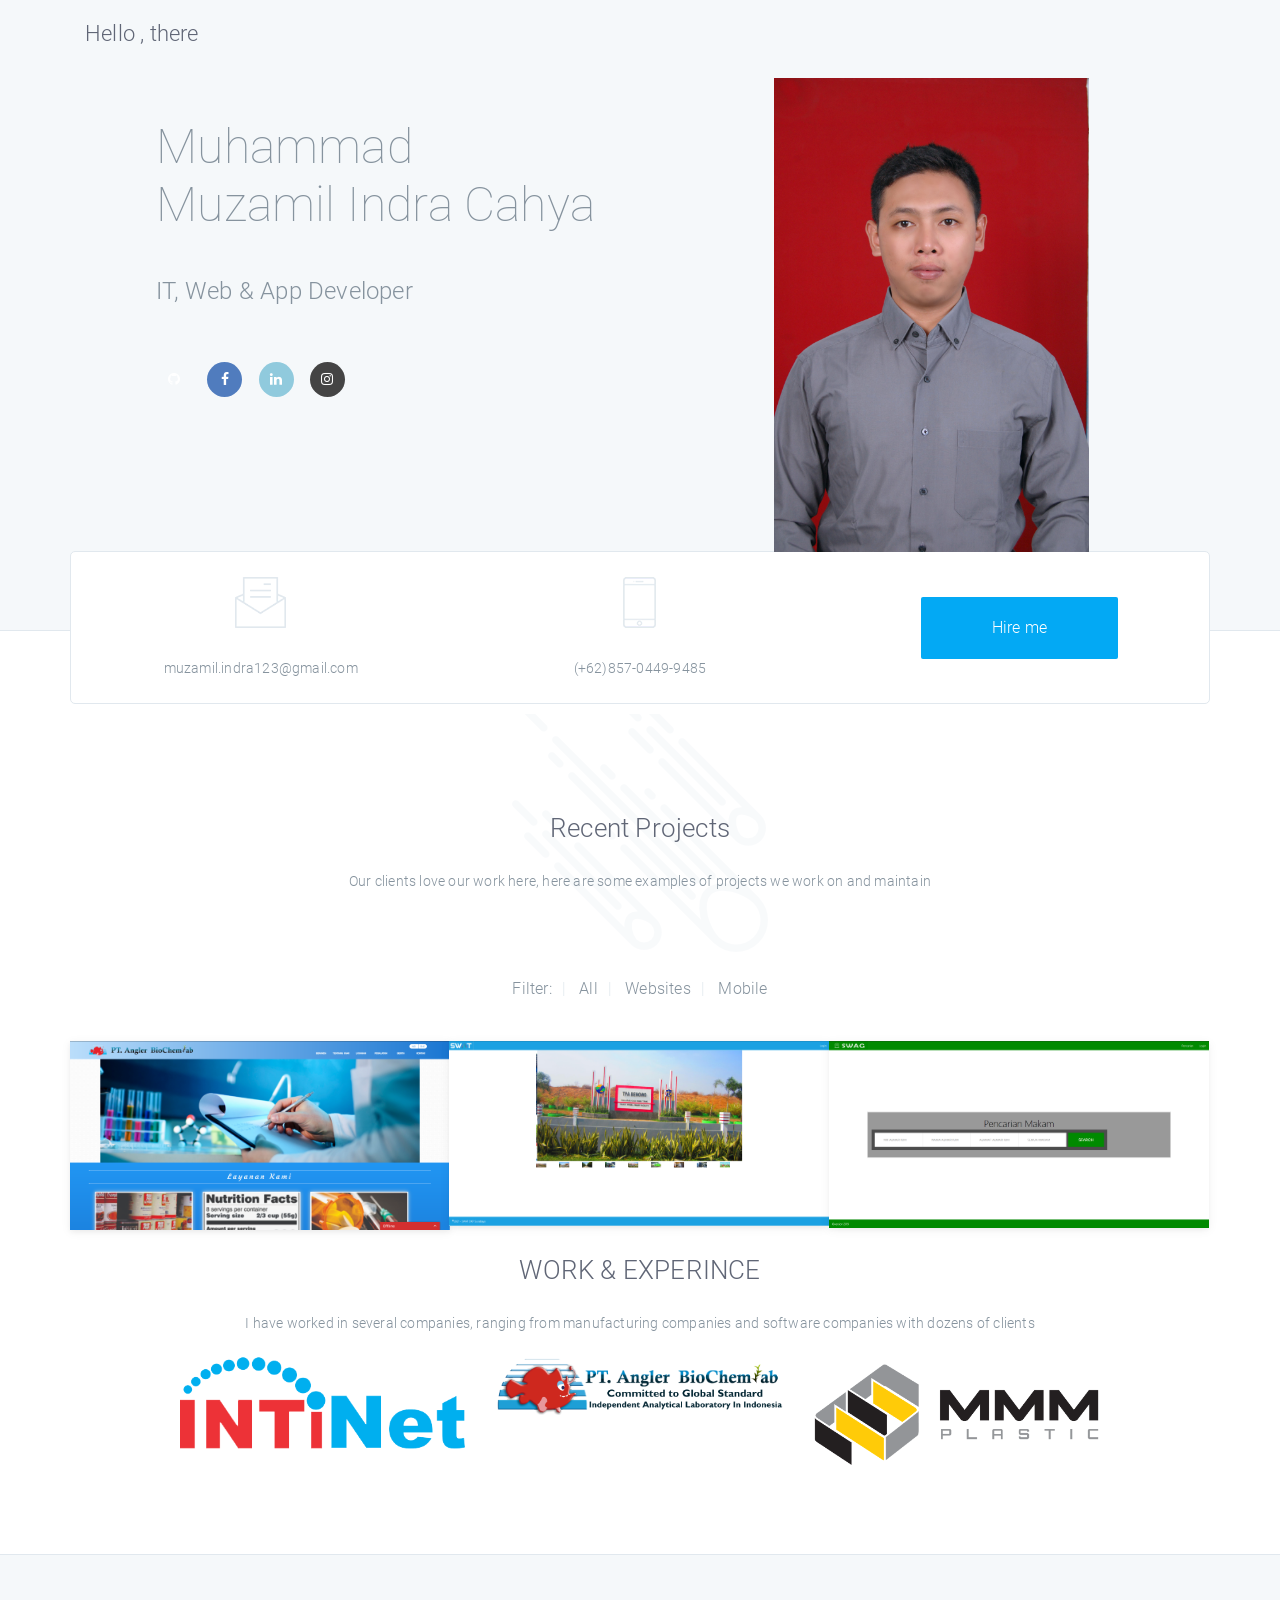
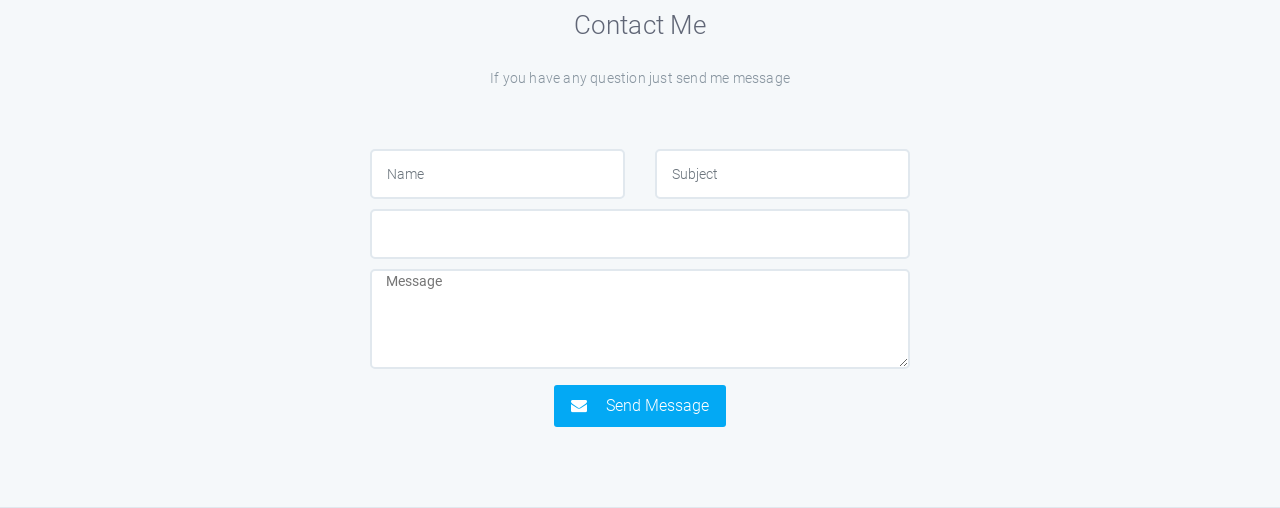
==== index.html @ 37a43d5f "Update index.html" ====
<!DOCTYPE html>
<html lang="en">
<head>
    <meta charset="utf-8">
    <meta name="viewport" content="width=device-width, initial-scale=1, shrink-to-fit=no">
    <meta name="description" content="">
    <meta name="author" content="">
    <link rel="icon" href="assets/img/icon.png" type="image/x-icon">
    <title>Hello || My Name Indra</title>
    <!-- CSS -->
    <link rel="stylesheet" href="assets/css/app.css">
    <link rel="stylesheet" href="assets/css/aos.css">
    <style>
        .loader {
            position: fixed;
            left: 0;
            top: 0;
            width: 100%;
            height: 100%;
            background-color: #F5F8FA;
            z-index: 9998;
            text-align: center;
        }

        .plane-container {
            position: absolute;
            top: 50%;
            left: 50%;
        }
    </style>
</head>
<body>
<!-- Pre loader -->
<div id="loader" class="loader">
    <div class="plane-container">
        <div class="l-s-2 blink">LOADING</div>
    </div>
</div>

<div id="app" class="paper-loading">
<div class="mini-nav nav-offcanvas nav-offcanvas-desktop" data-sidebar-collapse="true">
    <!-- Header -->
<nav class="mainnav navbar navbar-default justify-content-between">
    <div class="container relative">
        <a class="navbar-brand" href="index.html" data-aos="fade-right"  
        data-aos-easing="linear"
        data-aos-duration="1500">
            <!-- <img class="d-inline-block align-top" alt="" src="assets/img/basic/logo.png"> -->
            <h3>Hello , there</h3>
        </a>
       
    </div>
</nav>
</div>
<main class="template-resume resume2">
    <!-- Header -->
    <section class="resume-header responsive">
        <div class="container">
            <div class="row">
                <div class="col-lg-5 mx-md-auto p-t-40" 
                data-aos="fade-up"  
                data-aos-easing="linear"
                data-aos-duration="1500">
                    <h1>Muhammad Muzamil Indra Cahya</h1>
                    <p class="subtitle">IT, Web &amp; App Developer</p>
                    <ul class="social list-inline">
                        <li class="list-inline-item"><a class="github" href="#"><i class="icon-github"></i></a></li>
                        <li class="list-inline-item"><a class="facebook"href="#"><i class="icon-facebook"></i></a></li>
                        <li class="list-inline-item"><a class="linkedin"href="#"><i class="icon-linkedin"></i></a></li>
                        <li class="list-inline-item"><a class="instagram" href="#"><i class="icon-instagram"></i></a></li>
                        <!-- <li class="list-inline-item"><a class="dribbble"href="#"><i class="icon-dribbble"></i></a></li>
                        <li class="list-inline-item"><a class="behance"href="#"><i class="icon-behance"></i></a></li> -->
                    </ul>
             
                </div>
                <div class="col-lg-4 mx-md-auto">
                    <img src="assets/img/INDRA.jpg" style="width:90% !important" alt="">
                </div>
            </div>
        </div>
    </section>
    <!-- Contact -->
    <section class="contactBar">
        <div class="container ">
            <div class="row contacts">
                <div class="col-lg-4 col-md-4"><span> <img src="assets/img/icon/icon-envelope.png" alt=""></span>
                    <p>muzamil.indra123@gmail.com</p>
                </div>
                <!-- <div class="col-lg-3 col-md-4 light"><span> <img src="assets/img/icon/icon-skype.png" alt=""></span>
                    <p>paperskype</p>
                </div> -->
                <div class="col-lg-4 col-md-4"><span><img src="assets/img/icon/icon-phone.png" alt=""></span>
                    <p>(+62)857-0449-9485</p>
                </div>
                <div class="col-lg-4 col-md-12"><a href="https://api.whatsapp.com/send?phone=085704499485&text=" class="btn btn-primary">Hire me</a>
                </div>
            </div>
        </div>
    </section>
    <!-- Skills
    <section>
        <div class="container">
            <header class="section-heading section-heading-icon">
                <h2>My Expertise and Skills</h2>
                <p>Student life was fun but I don&#x2019;t miss it</p>
            </header>
            <div class="row p-t-40">
                <div class="col-lg-3">
                    <div class="circular-progressbar">
                        <input type="text" value="65" data-thickness="0.09" data-size="150" data-bgcolor="#F5F8FA"
                               data-fgcolor="#3255AA">
                        <div class="media-body text-center">
                            <h5 class="heading">Web Design</h5>
                            <span>	Subtitle</span>
                        </div>
                    </div>
                </div>
                <div class="col-lg-3">
                    <div class="circular-progressbar">
                        <input type="text" value="80" data-thickness="0.09" data-size="150" data-bgcolor="#F5F8FA"
                               data-fgcolor="#03A9F4">
                        <div class="media-body text-center">
                            <h5 class="heading">Wordpress</h5>
                            <span>	Subtitle</span>
                        </div>
                    </div>
                </div>
                <div class="col-lg-3">
                    <div class="circular-progressbar">
                        <input type="text" value="70" data-thickness="0.09" data-size="150" data-bgcolor="#F5F8FA"
                               data-fgcolor="#03A9F4">
                        <div class="media-body text-center">
                            <h5 class="heading">Photoshop</h5>
                            <span>	Subtitle</span>
                        </div>
                    </div>
                </div>
                <div class="col-lg-3">
                    <div class="circular-progressbar">
                        <input type="text" value="90" data-thickness="0.09" data-size="150" data-bgcolor="#F5F8FA"
                               data-fgcolor="#03A9F4">
                        <div class="media-body text-center">
                            <h5 class="heading">Web Design</h5>
                            <span>	Subtitle</span>
                        </div>
                    </div>
                </div>
            </div>
        </div>
    </section> -->
    <!-- portfolio -->
    <section class="portfolio p-t-b-10">
        <div class="container">
            <header class="section-heading section-heading-icon">
                <h2>Recent Projects</h2>
                <p>Our clients love our work here, here are some examples of projects we work on and maintain</p>
            </header>
            <ul class="project-filter text-center p-b-40">
                <li>Filter:</li>
                <li class="filter" data-filter="*">all</li>
                <li class="filter" data-filter=".type1">Websites</li>
                <li class="filter" data-filter=".type3">Mobile</li>
            </ul>
            <div class="row masonry-container grid">
                <div class="col-lg-4 masonry-post type1 type2 type6">
                    <figure>
                        <div class="img-wrapper">
                            <img src="assets/img/project/angler.PNG" alt="">
                            <div class="img-overlay">
                                <div class="figcaption">
                                    <h4>

                                        Company Profile PT Angler Biochemlab

                                    </h4>
                                    <p>Company profile with management content for web</p> <a class="btn btn-primary"
                                                                         href="http://www.anglerlab.co.id/"><i
                                        class="icon icon-external-link-square"></i> View Project</a>
                                </div>
                            </div>
                        </div>
                    </figure>
                </div>
                <div class="col-lg-4 masonry-post type1 type4 type6">
                    <figure>
                        <div class="img-wrapper">
                            <img src="assets/img/project/swat.PNG" alt="">
                            <div class="img-overlay">
                                <div class="figcaption">
                                    <h4>

                                    Solid Waste Application Transportation (SWAT)

                                    </h4>
                                    <p>This application is used to monitor the waste collection process from various points to the final disposal site</p> <a class="btn btn-primary"
                                                                         href="http://dkp.surabaya.go.id/swat/"><i
                                        class="icon icon-external-link-square"></i> View Project</a>
                                </div>
                            </div>
                        </div>
                    </figure>
                </div>
                <div class="col-lg-4 masonry-post type1 type2 type6">
                    <figure>
                        <div class="img-wrapper">
                            <img src="assets/img/project/swag.PNG" alt="">
                            <div class="img-overlay">
                                <div class="figcaption">
                                    <h4>
                                    Service and Web Application Graveyard (SWAG)
                                    </h4>
                                    <p>application to monitor the development of the number of people buried in one day, up to the total.</p> <a class="btn btn-primary"
                                                                         href="http://dkp.surabaya.go.id/swag/"><i
                                        class="icon icon-external-link-square"></i> View Project</a>
                                </div>
                            </div>
                        </div>
                    </figure>
                </div>
                <!-- <div class="col-lg-4 masonry-post type1 type4">
                    <figure>
                        <div class="img-wrapper">
                            <img src="assets/img/demo/portfolio/p4.jpg" alt="/">
                            <div class="img-overlay">
                                <div class="figcaption">
                                    <h4>

                                        Paper Portfolio Item

                                    </h4>
                                    <p>Lorem ipsum dolor sit amet</p> <a class="btn btn-primary"
                                                                         href="/portfolio-single.html"><i
                                        class="icon icon-external-link-square"></i> View Project</a>
                                </div>
                            </div>
                        </div>
                    </figure>
                </div>
                <div class="col-lg-4 masonry-post type1 type2">
                    <figure>
                        <div class="img-wrapper">
                            <img src="assets/img/demo/portfolio/p5.jpg" alt="/">
                            <div class="img-overlay">
                                <div class="figcaption">
                                    <h4>

                                        Paper Portfolio Item

                                    </h4>
                                    <p>Lorem ipsum dolor sit amet</p> <a class="btn btn-primary"
                                                                         href="/portfolio-single.html"><i
                                        class="icon icon-external-link-square"></i> View Project</a>
                                </div>
                            </div>
                        </div>
                    </figure>
                </div>
                <div class="col-lg-4 masonry-post type1 type4 type5">
                    <figure>
                        <div class="img-wrapper">
                            <img src="assets/img/demo/portfolio/p6.jpg" alt="/">
                            <div class="img-overlay">
                                <div class="figcaption">
                                    <h4>

                                        Paper Portfolio Item

                                    </h4>
                                    <p>Lorem ipsum dolor sit amet</p> <a class="btn btn-primary"
                                                                         href="/portfolio-single.html"><i
                                        class="icon icon-external-link-square"></i> View Project</a>
                                </div>
                            </div>
                        </div>
                    </figure>
                </div>
                <div class="col-lg-4 masonry-post type3 type2 type5">
                    <figure>
                        <div class="img-wrapper">
                            <img src="assets/img/demo/portfolio/p7.jpg" alt="/">
                            <div class="img-overlay">
                                <div class="figcaption">
                                    <h4>

                                        Paper Portfolio Item

                                    </h4>
                                    <p>Lorem ipsum dolor sit amet</p> <a class="btn btn-primary"
                                                                         href="/portfolio-single.html"><i
                                        class="icon icon-external-link-square"></i> View Project</a>
                                </div>
                            </div>
                        </div>
                    </figure>
                </div>
                <div class="col-lg-4 masonry-post type1 type2 type3">
                    <figure>
                        <div class="img-wrapper">
                            <img src="assets/img/demo/portfolio/p8.jpg" alt="/">
                            <div class="img-overlay">
                                <div class="figcaption">
                                    <h4>
                                        Paper Portfolio Item
                                    </h4>
                                    <p>Lorem ipsum dolor sit amet</p> <a class="btn btn-primary"
                                                                         href="/portfolio-single.html"><i
                                        class="icon icon-external-link-square"></i> View Project</a>
                                </div>
                            </div>
                        </div>
                    </figure>
                </div>
                <div class="col-lg-4 masonry-post type1 type2 type3">
                    <figure>
                        <div class="img-wrapper">
                            <img src="assets/img/demo/portfolio/p9.jpg" alt="/">
                            <div class="img-overlay">
                                <div class="figcaption">
                                    <h4>
                                        Paper Portfolio Item
                                    </h4>
                                    <p>Lorem ipsum dolor sit amet</p> <a class="btn btn-primary"
                                                                         href="/portfolio-single.html"><i
                                        class="icon icon-external-link-square"></i> View Project</a>
                                </div>
                            </div>
                        </div>
                    </figure>
                </div> -->
            </div>
        </div>
    </section>
    <!-- Profiles Section -->
    <section class="profiles p-b-80">
        <div class="container">
                <header>
                    <h2>WORK &amp; EXPERINCE</h2>
                    <p>
I have worked in several companies, ranging from manufacturing companies
 and software companies with dozens of clients</p>
                </header>
                <div class="row">
                    <div class="col-lg-10 mx-md-auto">
                        <div class="row">
                            <div class="col-md-4">
                                <img src="assets/img/client/intinet-logo.png" alt="">
                            </div>
                            <div class="col-md-4">
                                <img src="assets/img/client/angler_logo.png" alt="">
                            </div>
                            <div class="col-md-4">
                                <img src="assets/img/client/mmm-logo.png" alt="">
                            </div>
                        </div>
                    </div>
                </div>
        </div>
    </section>
    <section class="hero-circles-bg p-t-b-40">
        <div class="container">
            <header class="section-heading">
                <h2>Contact Me</h2>
                <p>If you have any question just send me message</p>
            </header>
            <div class="row">
                <div class="col-xl-6 mx-lg-auto text-center">
                    <form>
                        <div class="row">
                            <div class="col-lg-6">
                                <input type="text" class="form-control form-control-lg" placeholder="Name">
                            </div>
                            <div class="col-lg-6">
                                <input type="text" class="form-control form-control-lg" placeholder="Subject">
                            </div>
                        </div>
                        <div class="row p-t-b-10">
                            <div class="col-lg-12">
                                <input type="button" class="form-control form-control-lg" placeholder="Website">
                            </div>
                        </div>
                        <div class="row">
                            <div class="col-lg-12">
                                <textarea class="form-control-lg" placeholder="Message"></textarea>
                            </div>
                        </div>
                        <div class="row">
                            <div class="col-lg-12 p-b-40 p-t-10">
                                <button type="submit" class="btn btn-primary btn-lg"><i class="icon icon-envelope"></i>
                                    Send Message
                                </button>
                            </div>
                        </div>
                    </form>
                </div>
            </div>
        </div>
    </section>
</main>

</div>
<!--End Page page_wrrapper -->
<script src="assets/js/app.js"></script>
<script src="assets/js/aos.js"></script>
<script>
AOS.init();

</script>

</body>
</html>
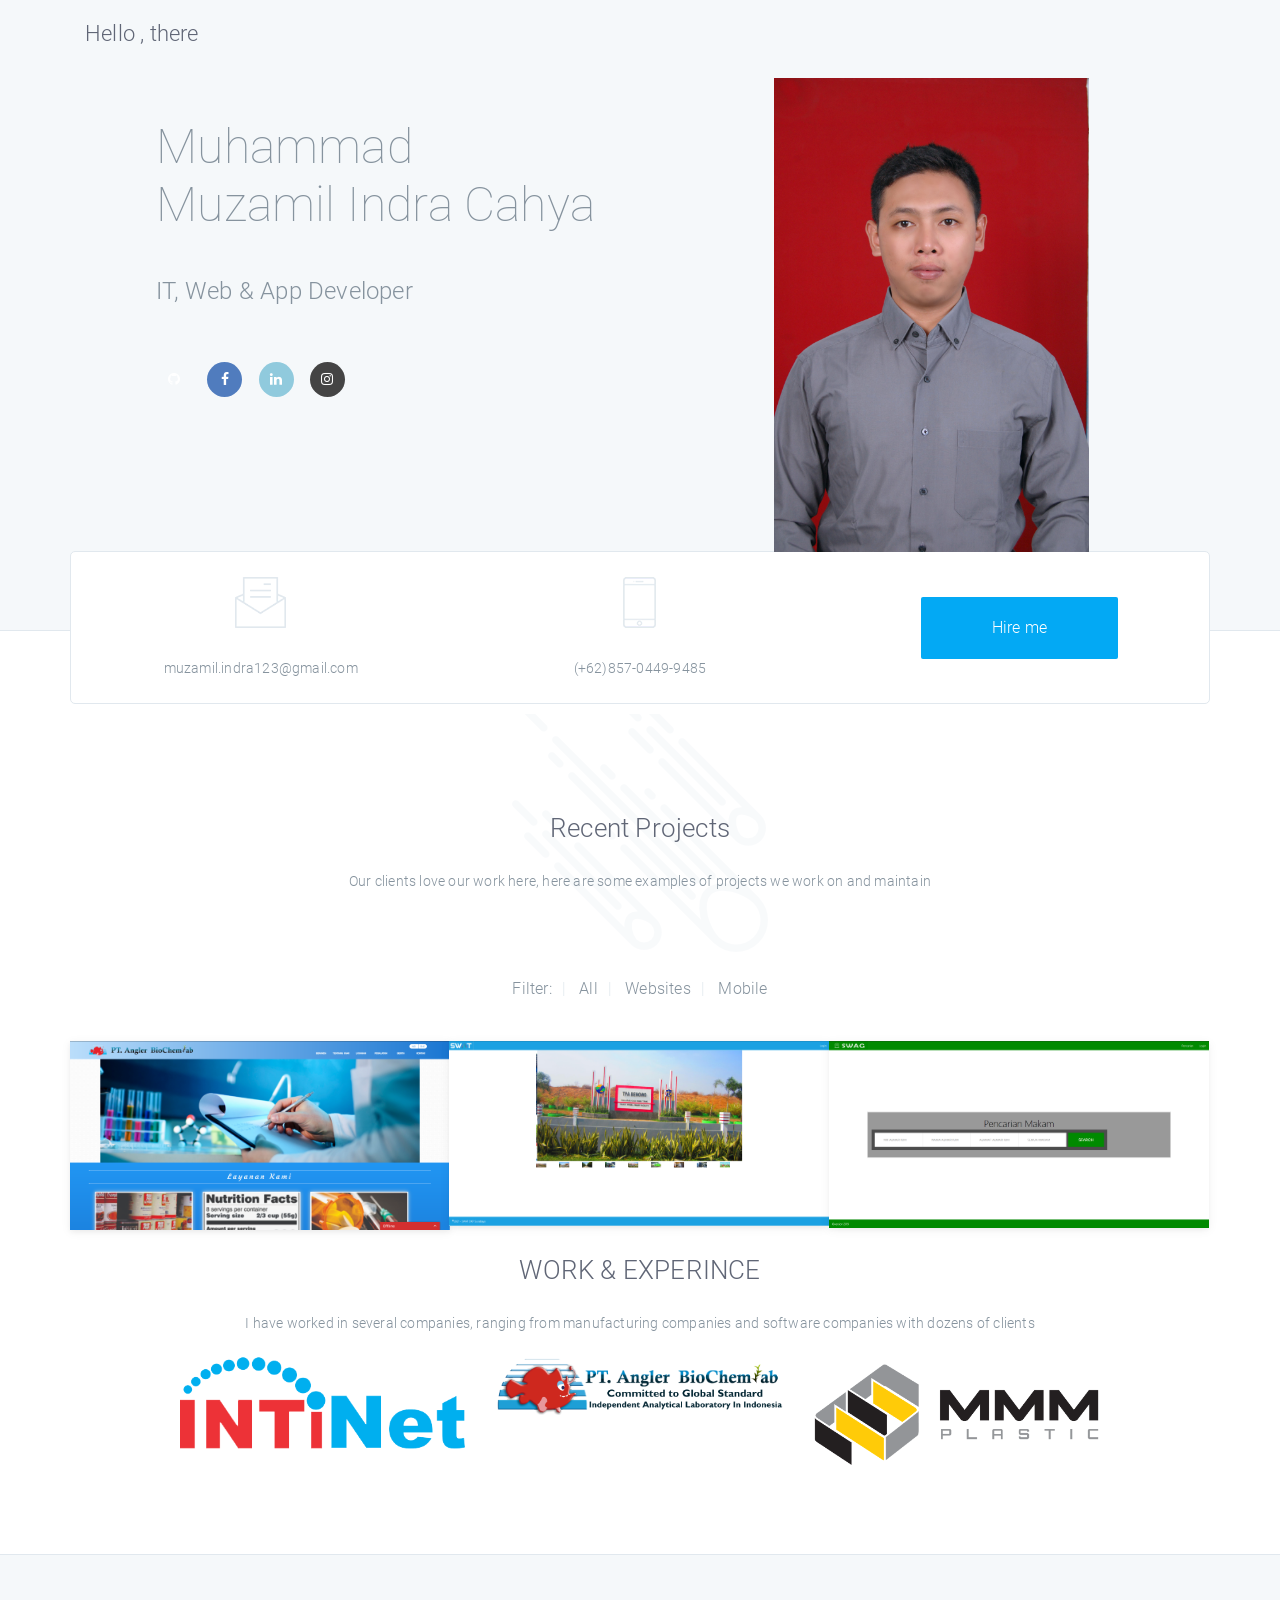
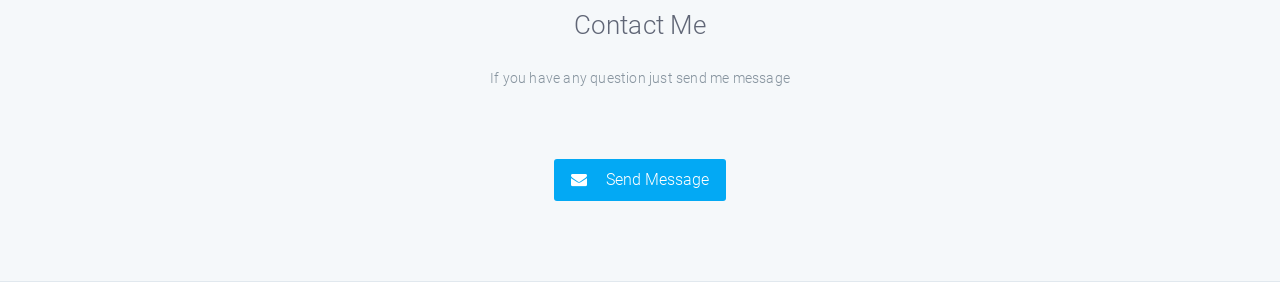
==== commit 30be569d: "Update index.html" ====
--- a/index.html
+++ b/index.html
@@ -364,7 +364,14 @@
             </header>
             <div class="row">
                 <div class="col-xl-6 mx-lg-auto text-center">
-                    <form>
+                    <div class="row">
+                        <div class="col-lg-12 p-b-40 p-t-10">
+                                <button type="submit" class="btn btn-primary btn-lg" formaction="https://api.whatsapp.com/send?phone=085704499485&text="><i class="icon icon-envelope"></i>
+                                    Send Message
+                                </button>
+                            </div>
+                    </div>
+<!--                     <form>
                         <div class="row">
                             <div class="col-lg-6">
                                 <input type="text" class="form-control form-control-lg" placeholder="Name">
@@ -390,7 +397,7 @@
                                 </button>
                             </div>
                         </div>
-                    </form>
+                    </form> -->
                 </div>
             </div>
         </div>
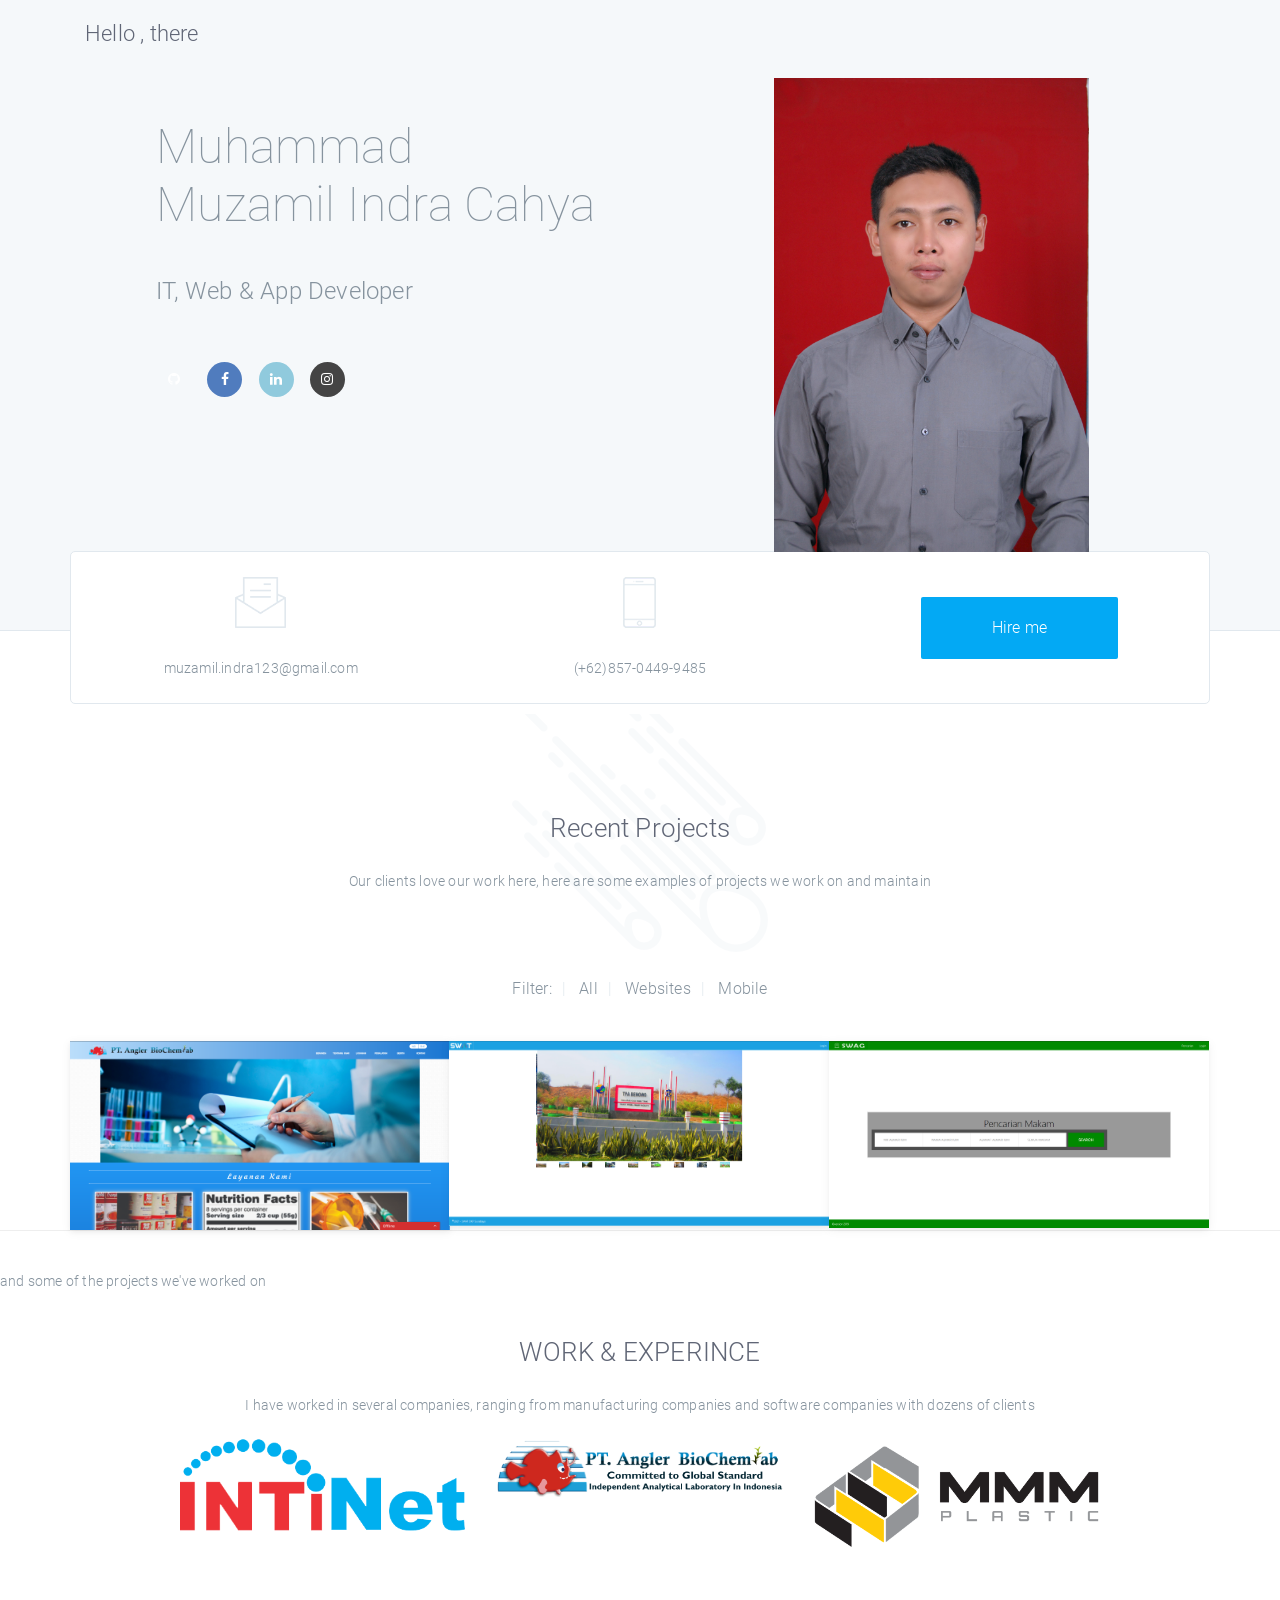
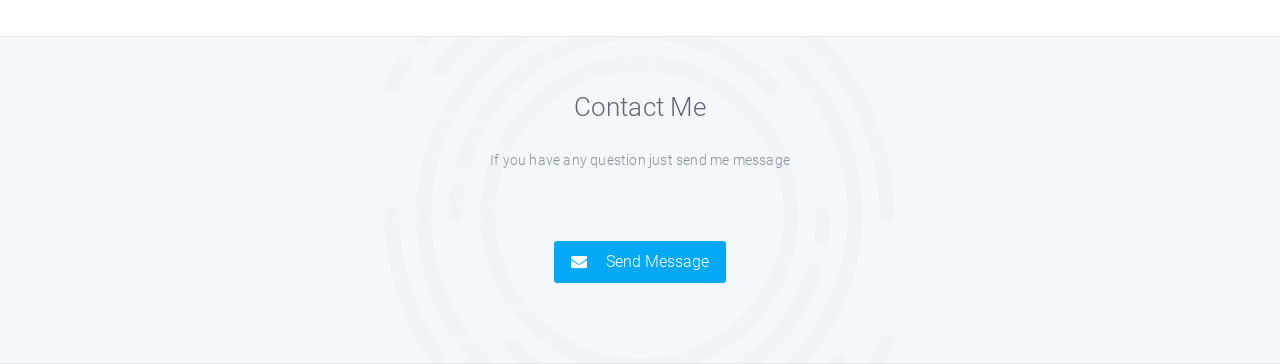
==== commit 1bc5ed6f: "Update index.html" ====
--- a/index.html
+++ b/index.html
@@ -329,7 +329,11 @@
                 </div> -->
             </div>
         </div>
+        <footer>
+            <p> and some of the projects we've worked on </p>
+        </footer>
     </section>
+    
     <!-- Profiles Section -->
     <section class="profiles p-b-80">
         <div class="container">
--- a/assets/css/app.css
+++ b/assets/css/app.css
@@ -31748,7 +31748,7 @@
   padding: 50px 0;
   border-top: 1px solid #e1e8ee;
   border-bottom: 1px solid #e1e8ee;
-  background: #f5f8fa url("../../img/icon/icon-circles.png") no-repeat scroll center bottom;
+  background: #f5f8fa url("../img/icon/icon-circles.png") no-repeat scroll center bottom;
 }
 
 .services img {
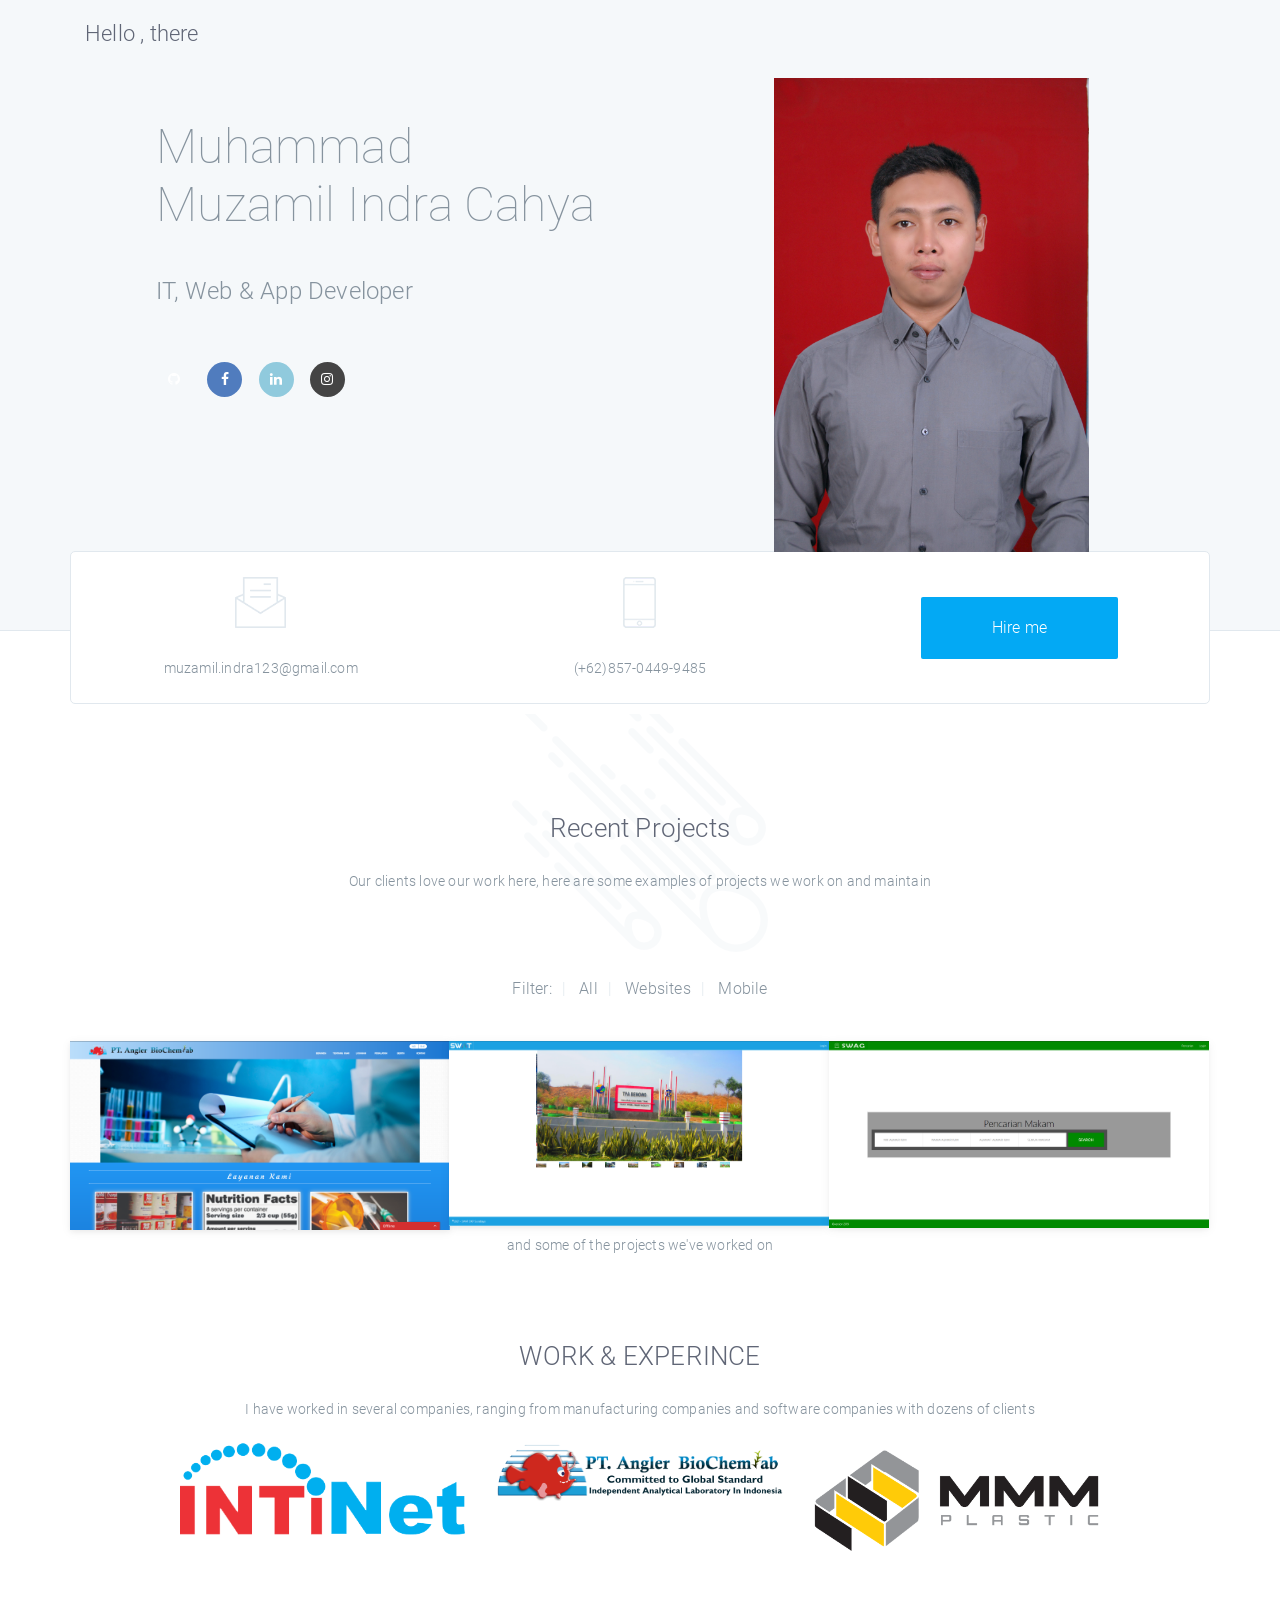
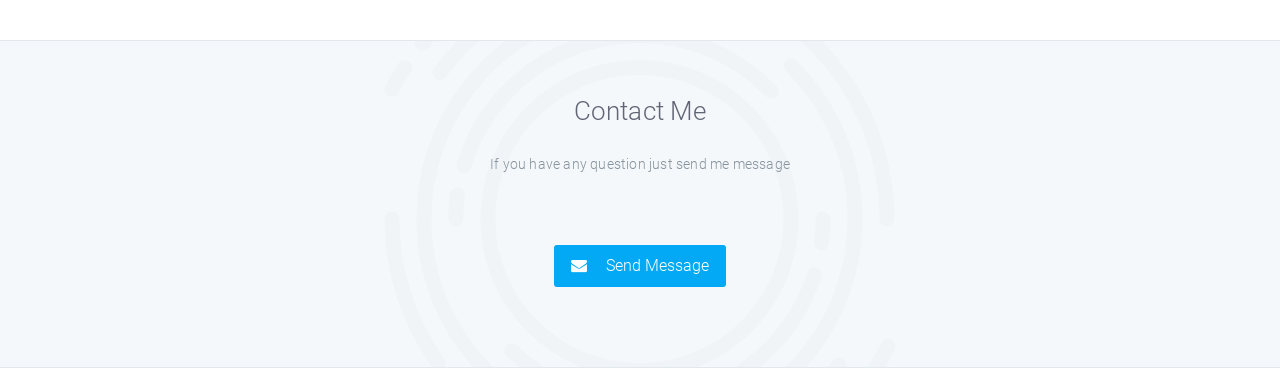
==== commit e507c96e: "Update index.html" ====
--- a/index.html
+++ b/index.html
@@ -329,9 +329,9 @@
                 </div> -->
             </div>
         </div>
-        <footer>
+        <header class="section-heading p-b-30">
             <p> and some of the projects we've worked on </p>
-        </footer>
+        </header>
     </section>
     
     <!-- Profiles Section -->
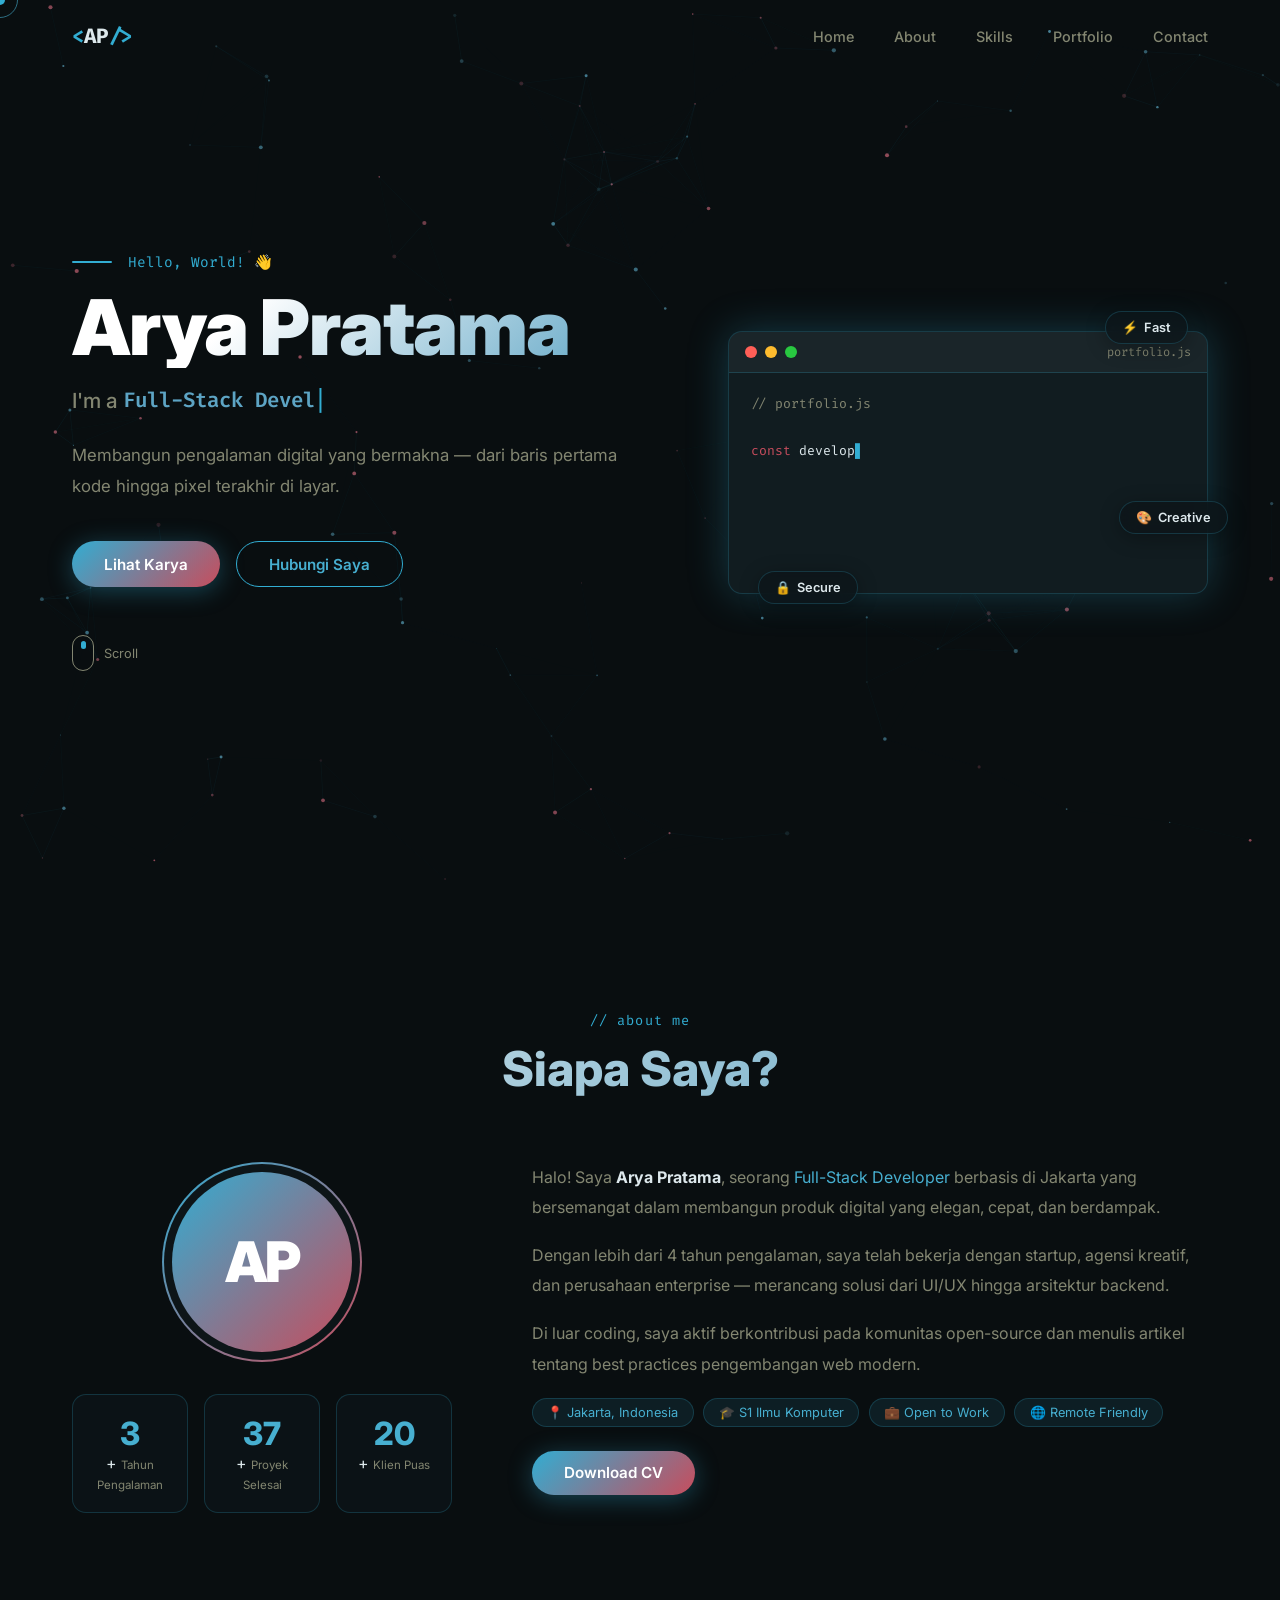
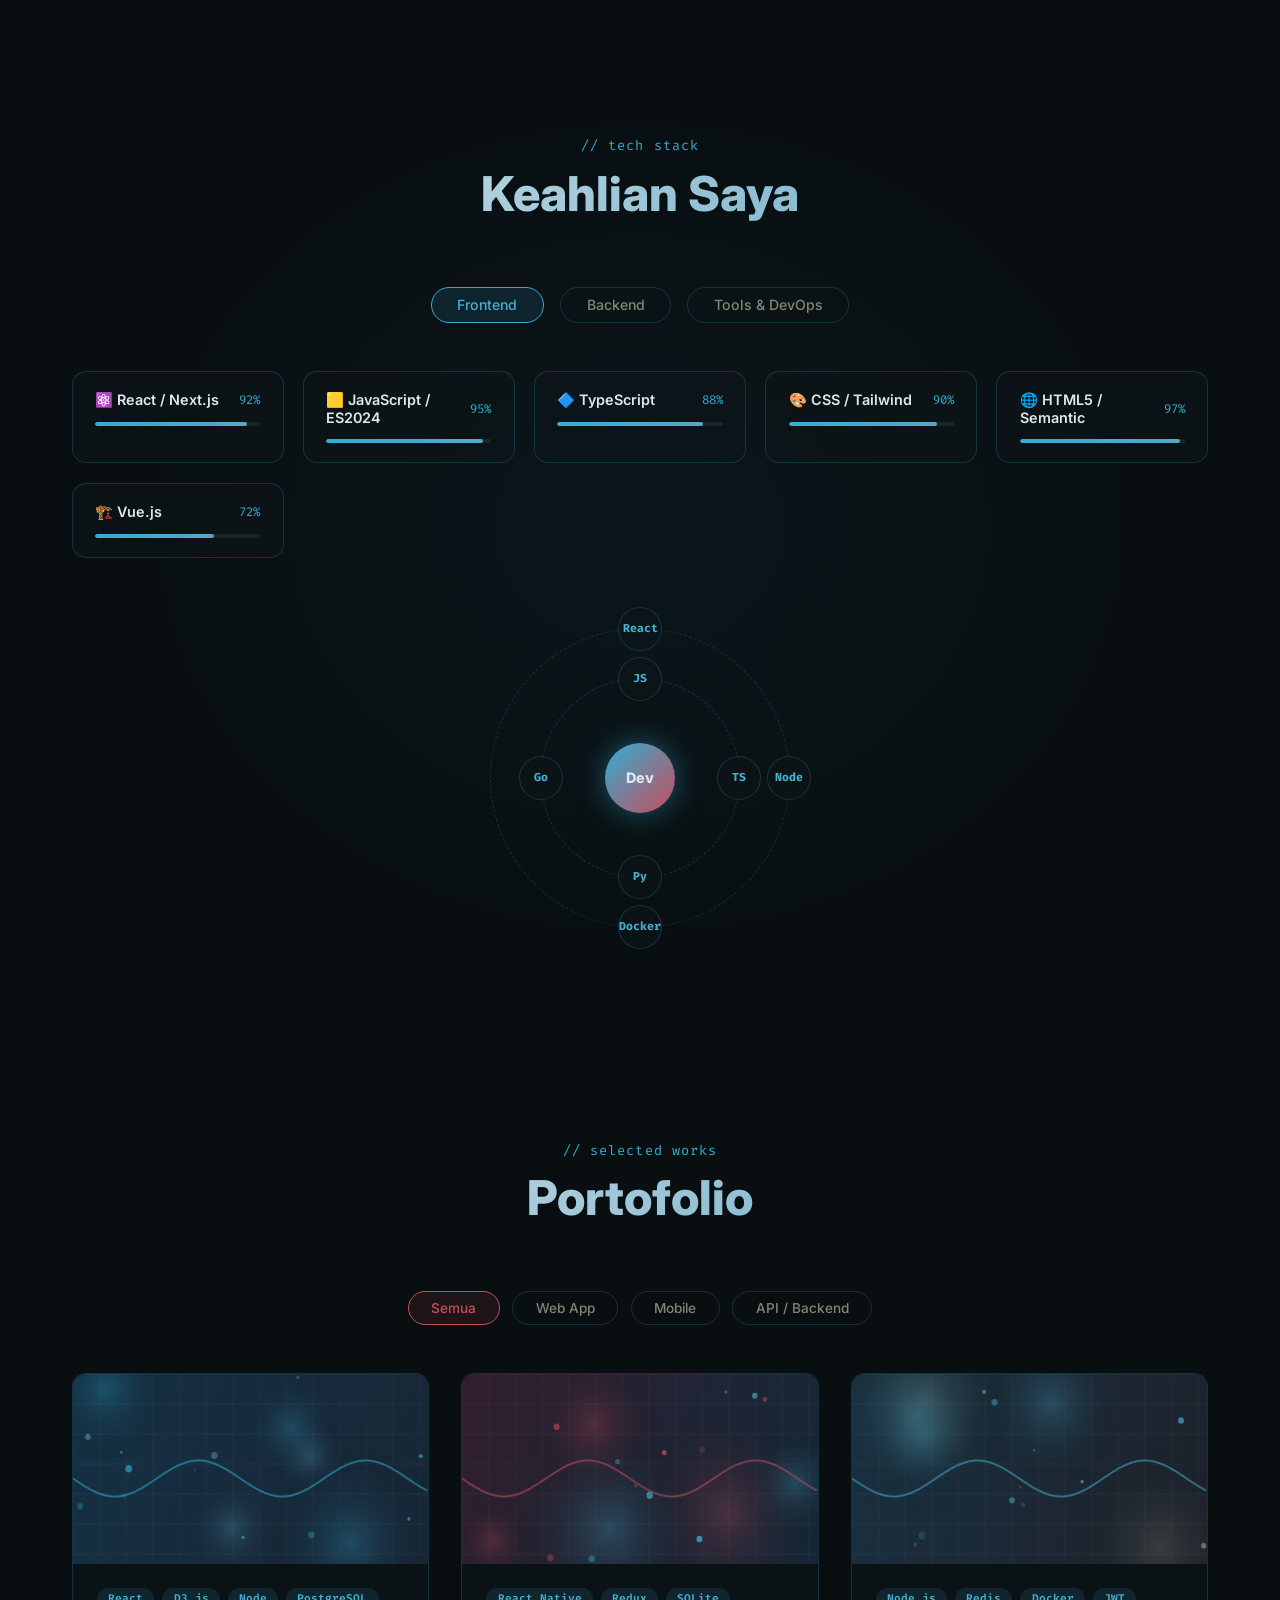
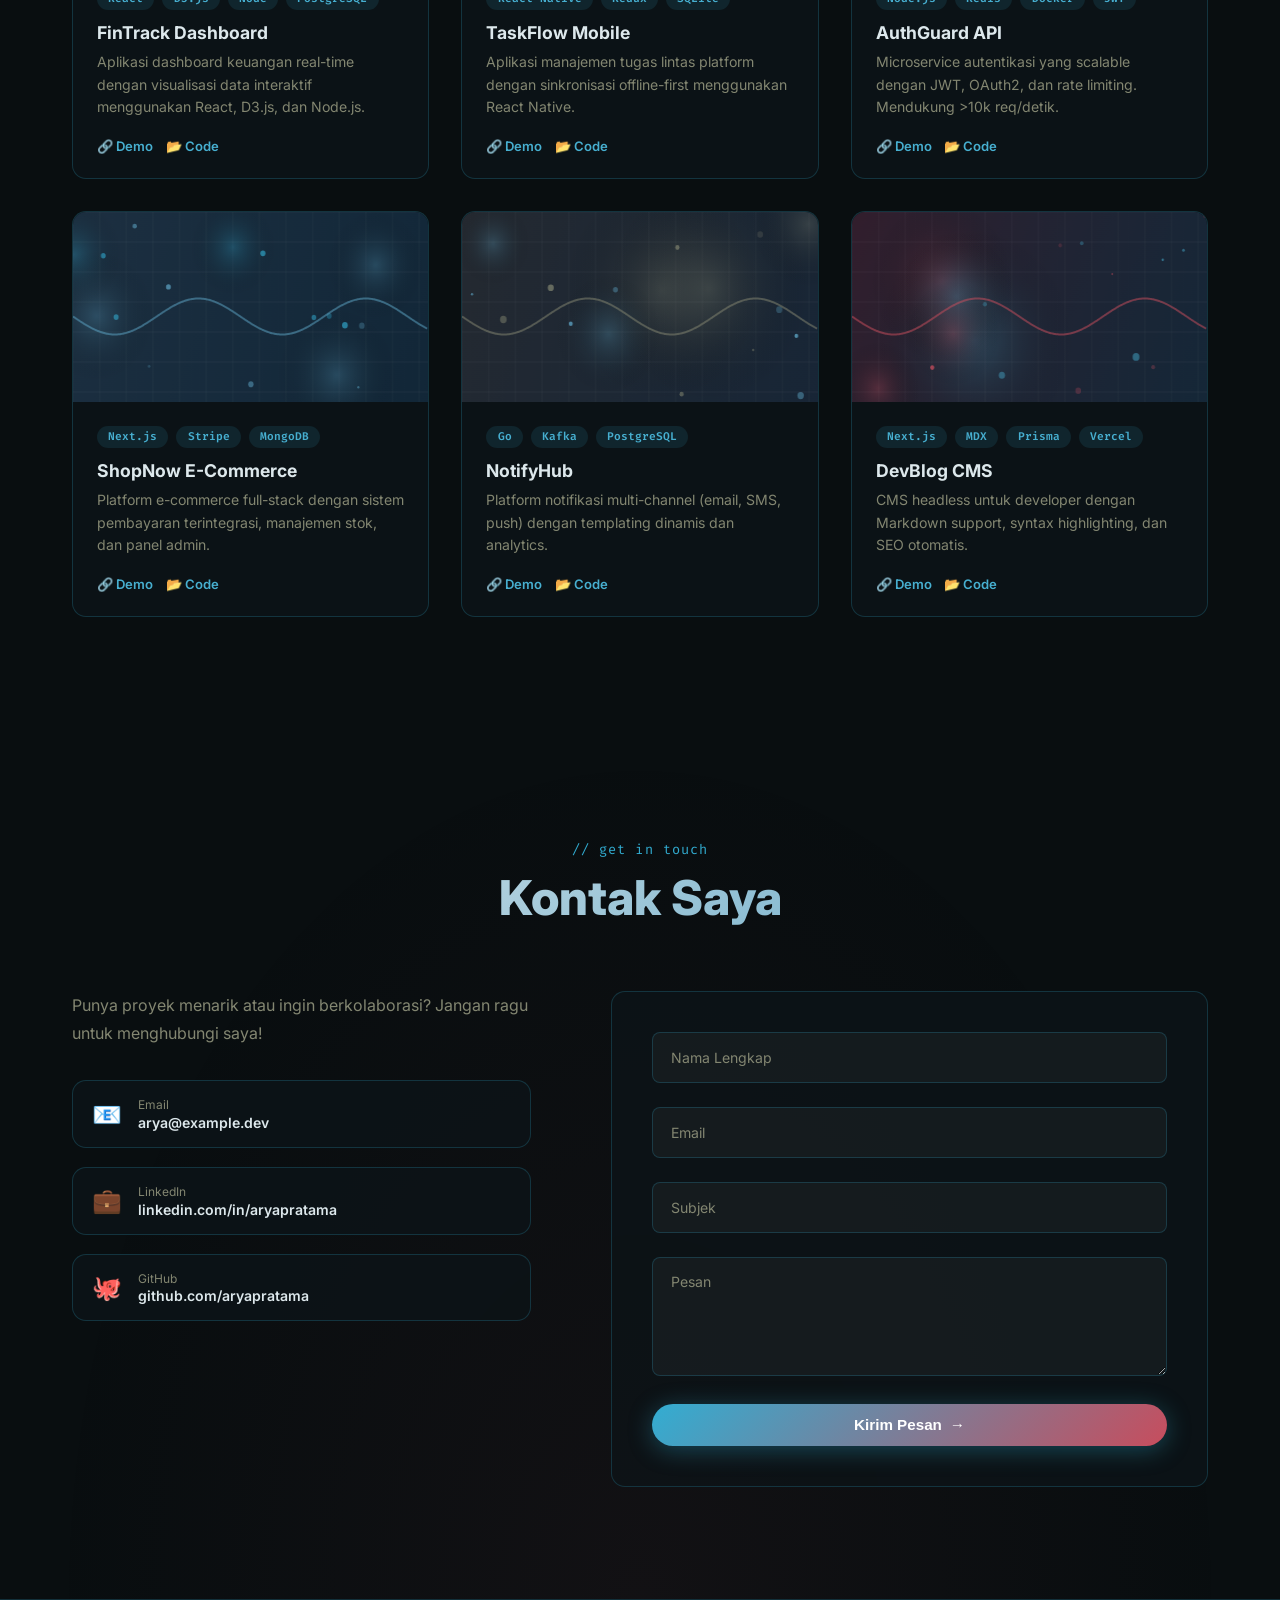
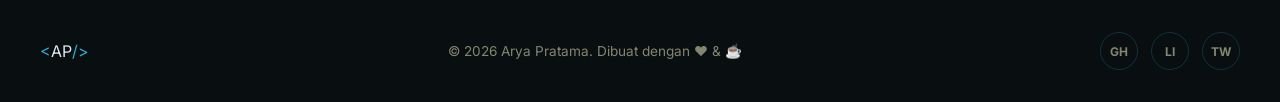
==== commit 8f6d3e22: "rubah halaman terbaru" ====
--- a/index.html
+++ b/index.html
@@ -1,421 +1,275 @@
 <!DOCTYPE html>
-<html lang="en">
+<html lang="id">
 <head>
-    <meta charset="utf-8">
-    <meta name="viewport" content="width=device-width, initial-scale=1, shrink-to-fit=no">
-    <meta name="description" content="">
-    <meta name="author" content="">
-    <link rel="icon" href="assets/img/icon.png" type="image/x-icon">
-    <title>Hello || My Name Indra</title>
-    <!-- CSS -->
-    <link rel="stylesheet" href="assets/css/app.css">
-    <link rel="stylesheet" href="assets/css/aos.css">
-    <style>
-        .loader {
-            position: fixed;
-            left: 0;
-            top: 0;
-            width: 100%;
-            height: 100%;
-            background-color: #F5F8FA;
-            z-index: 9998;
-            text-align: center;
-        }
-
-        .plane-container {
-            position: absolute;
-            top: 50%;
-            left: 50%;
-        }
-    </style>
+  <meta charset="UTF-8" />
+  <meta name="viewport" content="width=device-width, initial-scale=1.0"/>
+  <title>Arya Pratama — Developer</title>
+  <link rel="stylesheet" href="style.css" />
+  <link rel="preconnect" href="https://fonts.googleapis.com">
+  <link href="https://fonts.googleapis.com/css2?family=Inter:wght@300;400;500;600;700;900&family=Fira+Code:wght@400;500&display=swap" rel="stylesheet">
 </head>
 <body>
-<!-- Pre loader -->
-<div id="loader" class="loader">
-    <div class="plane-container">
-        <div class="l-s-2 blink">LOADING</div>
-    </div>
-</div>
-
-<div id="app" class="paper-loading">
-<div class="mini-nav nav-offcanvas nav-offcanvas-desktop" data-sidebar-collapse="true">
-    <!-- Header -->
-<nav class="mainnav navbar navbar-default justify-content-between">
-    <div class="container relative">
-        <a class="navbar-brand" href="index.html" data-aos="fade-right"  
-        data-aos-easing="linear"
-        data-aos-duration="1500">
-            <!-- <img class="d-inline-block align-top" alt="" src="assets/img/basic/logo.png"> -->
-            <h3>Hello , there</h3>
-        </a>
-       
-    </div>
-</nav>
-</div>
-<main class="template-resume resume2">
-    <!-- Header -->
-    <section class="resume-header responsive">
-        <div class="container">
-            <div class="row">
-                <div class="col-lg-5 mx-md-auto p-t-40" 
-                data-aos="fade-up"  
-                data-aos-easing="linear"
-                data-aos-duration="1500">
-                    <h1>Muhammad Muzamil Indra Cahya</h1>
-                    <p class="subtitle">IT, Web &amp; App Developer</p>
-                    <ul class="social list-inline">
-                        <li class="list-inline-item"><a class="github" href="#"><i class="icon-github"></i></a></li>
-                        <li class="list-inline-item"><a class="facebook"href="#"><i class="icon-facebook"></i></a></li>
-                        <li class="list-inline-item"><a class="linkedin"href="#"><i class="icon-linkedin"></i></a></li>
-                        <li class="list-inline-item"><a class="instagram" href="#"><i class="icon-instagram"></i></a></li>
-                        <!-- <li class="list-inline-item"><a class="dribbble"href="#"><i class="icon-dribbble"></i></a></li>
-                        <li class="list-inline-item"><a class="behance"href="#"><i class="icon-behance"></i></a></li> -->
-                    </ul>
-             
-                </div>
-                <div class="col-lg-4 mx-md-auto">
-                    <img src="assets/img/INDRA.jpg" style="width:90% !important" alt="">
-                </div>
+
+  <!-- Particle Canvas Background -->
+  <canvas id="particles"></canvas>
+
+  <!-- Custom Cursor -->
+  <div class="cursor" id="cursor"></div>
+  <div class="cursor-follower" id="cursor-follower"></div>
+
+  <!-- Navigation -->
+  <nav id="navbar">
+    <div class="nav-inner">
+      <div class="nav-logo">
+        <span class="logo-bracket">&lt;</span>AP<span class="logo-bracket">/&gt;</span>
+      </div>
+      <ul class="nav-links">
+        <li><a href="#hero" class="nav-link">Home</a></li>
+        <li><a href="#about" class="nav-link">About</a></li>
+        <li><a href="#skills" class="nav-link">Skills</a></li>
+        <li><a href="#portfolio" class="nav-link">Portfolio</a></li>
+        <li><a href="#contact" class="nav-link">Contact</a></li>
+      </ul>
+      <div class="hamburger" id="hamburger">
+        <span></span><span></span><span></span>
+      </div>
+    </div>
+  </nav>
+
+  <!-- Mobile Menu -->
+  <div class="mobile-menu" id="mobile-menu">
+    <ul>
+      <li><a href="#hero" class="mob-link">Home</a></li>
+      <li><a href="#about" class="mob-link">About</a></li>
+      <li><a href="#skills" class="mob-link">Skills</a></li>
+      <li><a href="#portfolio" class="mob-link">Portfolio</a></li>
+      <li><a href="#contact" class="mob-link">Contact</a></li>
+    </ul>
+  </div>
+
+  <!-- HERO -->
+  <section id="hero">
+    <div class="hero-content">
+      <div class="hero-greeting">
+        <span class="greeting-line"></span>
+        <p class="typed-greeting" id="typed-greeting"></p>
+      </div>
+      <h1 class="hero-name">
+        <span class="name-line" id="name-line">Arya Pratama</span>
+      </h1>
+      <div class="hero-roles">
+        <span class="role-prefix">I'm a&nbsp;</span>
+        <span class="role-text" id="role-text"></span>
+        <span class="role-cursor">|</span>
+      </div>
+      <p class="hero-desc">
+        Membangun pengalaman digital yang bermakna — dari baris pertama kode  
+        hingga pixel terakhir di layar.
+      </p>
+      <div class="hero-cta">
+        <a href="#portfolio" class="btn btn-primary">Lihat Karya</a>
+        <a href="#contact" class="btn btn-outline">Hubungi Saya</a>
+      </div>
+      <div class="hero-scroll">
+        <div class="scroll-indicator">
+          <div class="scroll-dot"></div>
+        </div>
+        <span>Scroll</span>
+      </div>
+    </div>
+    <div class="hero-visual">
+      <div class="code-window">
+        <div class="window-bar">
+          <span class="dot red"></span>
+          <span class="dot yellow"></span>
+          <span class="dot green"></span>
+          <span class="window-title">portfolio.js</span>
+        </div>
+        <pre class="code-content" id="code-display"></pre>
+      </div>
+      <div class="floating-badge b1"><span>⚡</span> Fast</div>
+      <div class="floating-badge b2"><span>🎨</span> Creative</div>
+      <div class="floating-badge b3"><span>🔒</span> Secure</div>
+    </div>
+  </section>
+
+  <!-- ABOUT -->
+  <section id="about">
+    <div class="section-header reveal">
+      <p class="section-tag">// about me</p>
+      <h2>Siapa Saya?</h2>
+    </div>
+    <div class="about-grid">
+      <div class="about-avatar reveal">
+        <div class="avatar-ring">
+          <div class="avatar-img">
+            <div class="avatar-initials">AP</div>
+          </div>
+        </div>
+        <div class="about-stats">
+          <div class="stat-card reveal">
+            <span class="stat-num" data-target="4">0</span>+
+            <span class="stat-label">Tahun Pengalaman</span>
+          </div>
+          <div class="stat-card reveal">
+            <span class="stat-num" data-target="38">0</span>+
+            <span class="stat-label">Proyek Selesai</span>
+          </div>
+          <div class="stat-card reveal">
+            <span class="stat-num" data-target="21">0</span>+
+            <span class="stat-label">Klien Puas</span>
+          </div>
+        </div>
+      </div>
+      <div class="about-text reveal">
+        <p>
+          Halo! Saya <strong>Arya Pratama</strong>, seorang <em>Full-Stack Developer</em>  
+          berbasis di Jakarta yang bersemangat dalam membangun produk digital  
+          yang elegan, cepat, dan berdampak.
+        </p>
+        <p>
+          Dengan lebih dari 4 tahun pengalaman, saya telah bekerja dengan startup,  
+          agensi kreatif, dan perusahaan enterprise — merancang solusi dari  
+          UI/UX hingga arsitektur backend.
+        </p>
+        <p>
+          Di luar coding, saya aktif berkontribusi pada komunitas open-source  
+          dan menulis artikel tentang best practices pengembangan web modern.
+        </p>
+        <div class="about-tags">
+          <span class="tag">📍 Jakarta, Indonesia</span>
+          <span class="tag">🎓 S1 Ilmu Komputer</span>
+          <span class="tag">💼 Open to Work</span>
+          <span class="tag">🌐 Remote Friendly</span>
+        </div>
+        <a href="#" class="btn btn-primary mt">Download CV</a>
+      </div>
+    </div>
+  </section>
+
+  <!-- SKILLS -->
+  <section id="skills">
+    <div class="section-header reveal">
+      <p class="section-tag">// tech stack</p>
+      <h2>Keahlian Saya</h2>
+    </div>
+    <div class="skills-categories reveal">
+      <button class="skill-tab active" data-cat="frontend">Frontend</button>
+      <button class="skill-tab" data-cat="backend">Backend</button>
+      <button class="skill-tab" data-cat="tools">Tools & DevOps</button>
+    </div>
+    <div class="skills-grid" id="skills-grid">
+      <!-- Injected by JS -->
+    </div>
+    <div class="tech-orbit reveal">
+      <div class="orbit-center">Dev</div>
+      <div class="orbit orbit-1">
+        <div class="orbit-item" style="--i:0">JS</div>
+        <div class="orbit-item" style="--i:1">TS</div>
+        <div class="orbit-item" style="--i:2">Py</div>
+        <div class="orbit-item" style="--i:3">Go</div>
+      </div>
+      <div class="orbit orbit-2">
+        <div class="orbit-item" style="--i:0">React</div>
+        <div class="orbit-item" style="--i:1">Node</div>
+        <div class="orbit-item" style="--i:2">Docker</div>
+      </div>
+    </div>
+  </section>
+
+  <!-- PORTFOLIO -->
+  <section id="portfolio">
+    <div class="section-header reveal">
+      <p class="section-tag">// selected works</p>
+      <h2>Portofolio</h2>
+    </div>
+    <div class="portfolio-filter reveal">
+      <button class="filter-btn active" data-filter="all">Semua</button>
+      <button class="filter-btn" data-filter="web">Web App</button>
+      <button class="filter-btn" data-filter="mobile">Mobile</button>
+      <button class="filter-btn" data-filter="api">API / Backend</button>
+    </div>
+    <div class="portfolio-grid" id="portfolio-grid">
+      <!-- Injected by JS -->
+    </div>
+  </section>
+
+  <!-- CONTACT -->
+  <section id="contact">
+    <div class="section-header reveal">
+      <p class="section-tag">// get in touch</p>
+      <h2>Kontak Saya</h2>
+    </div>
+    <div class="contact-grid">
+      <div class="contact-info reveal">
+        <p>Punya proyek menarik atau ingin berkolaborasi? Jangan ragu untuk menghubungi saya!</p>
+        <div class="contact-items">
+          <div class="contact-item">
+            <div class="ci-icon">📧</div>
+            <div>
+              <p class="ci-label">Email</p>
+              <p class="ci-value">arya@example.dev</p>
             </div>
-        </div>
-    </section>
-    <!-- Contact -->
-    <section class="contactBar">
-        <div class="container ">
-            <div class="row contacts">
-                <div class="col-lg-4 col-md-4"><span> <img src="assets/img/icon/icon-envelope.png" alt=""></span>
-                    <p>muzamil.indra123@gmail.com</p>
-                </div>
-                <!-- <div class="col-lg-3 col-md-4 light"><span> <img src="assets/img/icon/icon-skype.png" alt=""></span>
-                    <p>paperskype</p>
-                </div> -->
-                <div class="col-lg-4 col-md-4"><span><img src="assets/img/icon/icon-phone.png" alt=""></span>
-                    <p>(+62)857-0449-9485</p>
-                </div>
-                <div class="col-lg-4 col-md-12"><a href="https://api.whatsapp.com/send?phone=085704499485&text=" class="btn btn-primary">Hire me</a>
-                </div>
+          </div>
+          <div class="contact-item">
+            <div class="ci-icon">💼</div>
+            <div>
+              <p class="ci-label">LinkedIn</p>
+              <p class="ci-value">linkedin.com/in/aryapratama</p>
             </div>
-        </div>
-    </section>
-    <!-- Skills
-    <section>
-        <div class="container">
-            <header class="section-heading section-heading-icon">
-                <h2>My Expertise and Skills</h2>
-                <p>Student life was fun but I don&#x2019;t miss it</p>
-            </header>
-            <div class="row p-t-40">
-                <div class="col-lg-3">
-                    <div class="circular-progressbar">
-                        <input type="text" value="65" data-thickness="0.09" data-size="150" data-bgcolor="#F5F8FA"
-                               data-fgcolor="#3255AA">
-                        <div class="media-body text-center">
-                            <h5 class="heading">Web Design</h5>
-                            <span>	Subtitle</span>
-                        </div>
-                    </div>
-                </div>
-                <div class="col-lg-3">
-                    <div class="circular-progressbar">
-                        <input type="text" value="80" data-thickness="0.09" data-size="150" data-bgcolor="#F5F8FA"
-                               data-fgcolor="#03A9F4">
-                        <div class="media-body text-center">
-                            <h5 class="heading">Wordpress</h5>
-                            <span>	Subtitle</span>
-                        </div>
-                    </div>
-                </div>
-                <div class="col-lg-3">
-                    <div class="circular-progressbar">
-                        <input type="text" value="70" data-thickness="0.09" data-size="150" data-bgcolor="#F5F8FA"
-                               data-fgcolor="#03A9F4">
-                        <div class="media-body text-center">
-                            <h5 class="heading">Photoshop</h5>
-                            <span>	Subtitle</span>
-                        </div>
-                    </div>
-                </div>
-                <div class="col-lg-3">
-                    <div class="circular-progressbar">
-                        <input type="text" value="90" data-thickness="0.09" data-size="150" data-bgcolor="#F5F8FA"
-                               data-fgcolor="#03A9F4">
-                        <div class="media-body text-center">
-                            <h5 class="heading">Web Design</h5>
-                            <span>	Subtitle</span>
-                        </div>
-                    </div>
-                </div>
+          </div>
+          <div class="contact-item">
+            <div class="ci-icon">🐙</div>
+            <div>
+              <p class="ci-label">GitHub</p>
+              <p class="ci-value">github.com/aryapratama</p>
             </div>
-        </div>
-    </section> -->
-    <!-- portfolio -->
-    <section class="portfolio p-t-b-10">
-        <div class="container">
-            <header class="section-heading section-heading-icon">
-                <h2>Recent Projects</h2>
-                <p>Our clients love our work here, here are some examples of projects we work on and maintain</p>
-            </header>
-            <ul class="project-filter text-center p-b-40">
-                <li>Filter:</li>
-                <li class="filter" data-filter="*">all</li>
-                <li class="filter" data-filter=".type1">Websites</li>
-                <li class="filter" data-filter=".type3">Mobile</li>
-            </ul>
-            <div class="row masonry-container grid">
-                <div class="col-lg-4 masonry-post type1 type2 type6">
-                    <figure>
-                        <div class="img-wrapper">
-                            <img src="assets/img/project/angler.PNG" alt="">
-                            <div class="img-overlay">
-                                <div class="figcaption">
-                                    <h4>
-
-                                        Company Profile PT Angler Biochemlab
-
-                                    </h4>
-                                    <p>Company profile with management content for web</p> <a class="btn btn-primary"
-                                                                         href="http://www.anglerlab.co.id/"><i
-                                        class="icon icon-external-link-square"></i> View Project</a>
-                                </div>
-                            </div>
-                        </div>
-                    </figure>
-                </div>
-                <div class="col-lg-4 masonry-post type1 type4 type6">
-                    <figure>
-                        <div class="img-wrapper">
-                            <img src="assets/img/project/swat.PNG" alt="">
-                            <div class="img-overlay">
-                                <div class="figcaption">
-                                    <h4>
-
-                                    Solid Waste Application Transportation (SWAT)
-
-                                    </h4>
-                                    <p>This application is used to monitor the waste collection process from various points to the final disposal site</p> <a class="btn btn-primary"
-                                                                         href="http://dkp.surabaya.go.id/swat/"><i
-                                        class="icon icon-external-link-square"></i> View Project</a>
-                                </div>
-                            </div>
-                        </div>
-                    </figure>
-                </div>
-                <div class="col-lg-4 masonry-post type1 type2 type6">
-                    <figure>
-                        <div class="img-wrapper">
-                            <img src="assets/img/project/swag.PNG" alt="">
-                            <div class="img-overlay">
-                                <div class="figcaption">
-                                    <h4>
-                                    Service and Web Application Graveyard (SWAG)
-                                    </h4>
-                                    <p>application to monitor the development of the number of people buried in one day, up to the total.</p> <a class="btn btn-primary"
-                                                                         href="http://dkp.surabaya.go.id/swag/"><i
-                                        class="icon icon-external-link-square"></i> View Project</a>
-                                </div>
-                            </div>
-                        </div>
-                    </figure>
-                </div>
-                <!-- <div class="col-lg-4 masonry-post type1 type4">
-                    <figure>
-                        <div class="img-wrapper">
-                            <img src="assets/img/demo/portfolio/p4.jpg" alt="/">
-                            <div class="img-overlay">
-                                <div class="figcaption">
-                                    <h4>
-
-                                        Paper Portfolio Item
-
-                                    </h4>
-                                    <p>Lorem ipsum dolor sit amet</p> <a class="btn btn-primary"
-                                                                         href="/portfolio-single.html"><i
-                                        class="icon icon-external-link-square"></i> View Project</a>
-                                </div>
-                            </div>
-                        </div>
-                    </figure>
-                </div>
-                <div class="col-lg-4 masonry-post type1 type2">
-                    <figure>
-                        <div class="img-wrapper">
-                            <img src="assets/img/demo/portfolio/p5.jpg" alt="/">
-                            <div class="img-overlay">
-                                <div class="figcaption">
-                                    <h4>
-
-                                        Paper Portfolio Item
-
-                                    </h4>
-                                    <p>Lorem ipsum dolor sit amet</p> <a class="btn btn-primary"
-                                                                         href="/portfolio-single.html"><i
-                                        class="icon icon-external-link-square"></i> View Project</a>
-                                </div>
-                            </div>
-                        </div>
-                    </figure>
-                </div>
-                <div class="col-lg-4 masonry-post type1 type4 type5">
-                    <figure>
-                        <div class="img-wrapper">
-                            <img src="assets/img/demo/portfolio/p6.jpg" alt="/">
-                            <div class="img-overlay">
-                                <div class="figcaption">
-                                    <h4>
-
-                                        Paper Portfolio Item
-
-                                    </h4>
-                                    <p>Lorem ipsum dolor sit amet</p> <a class="btn btn-primary"
-                                                                         href="/portfolio-single.html"><i
-                                        class="icon icon-external-link-square"></i> View Project</a>
-                                </div>
-                            </div>
-                        </div>
-                    </figure>
-                </div>
-                <div class="col-lg-4 masonry-post type3 type2 type5">
-                    <figure>
-                        <div class="img-wrapper">
-                            <img src="assets/img/demo/portfolio/p7.jpg" alt="/">
-                            <div class="img-overlay">
-                                <div class="figcaption">
-                                    <h4>
-
-                                        Paper Portfolio Item
-
-                                    </h4>
-                                    <p>Lorem ipsum dolor sit amet</p> <a class="btn btn-primary"
-                                                                         href="/portfolio-single.html"><i
-                                        class="icon icon-external-link-square"></i> View Project</a>
-                                </div>
-                            </div>
-                        </div>
-                    </figure>
-                </div>
-                <div class="col-lg-4 masonry-post type1 type2 type3">
-                    <figure>
-                        <div class="img-wrapper">
-                            <img src="assets/img/demo/portfolio/p8.jpg" alt="/">
-                            <div class="img-overlay">
-                                <div class="figcaption">
-                                    <h4>
-                                        Paper Portfolio Item
-                                    </h4>
-                                    <p>Lorem ipsum dolor sit amet</p> <a class="btn btn-primary"
-                                                                         href="/portfolio-single.html"><i
-                                        class="icon icon-external-link-square"></i> View Project</a>
-                                </div>
-                            </div>
-                        </div>
-                    </figure>
-                </div>
-                <div class="col-lg-4 masonry-post type1 type2 type3">
-                    <figure>
-                        <div class="img-wrapper">
-                            <img src="assets/img/demo/portfolio/p9.jpg" alt="/">
-                            <div class="img-overlay">
-                                <div class="figcaption">
-                                    <h4>
-                                        Paper Portfolio Item
-                                    </h4>
-                                    <p>Lorem ipsum dolor sit amet</p> <a class="btn btn-primary"
-                                                                         href="/portfolio-single.html"><i
-                                        class="icon icon-external-link-square"></i> View Project</a>
-                                </div>
-                            </div>
-                        </div>
-                    </figure>
-                </div> -->
-            </div>
-        </div>
-        <header class="section-heading p-b-30">
-            <p> and some of the projects we've worked on </p>
-        </header>
-    </section>
-    
-    <!-- Profiles Section -->
-    <section class="profiles p-b-80">
-        <div class="container">
-                <header>
-                    <h2>WORK &amp; EXPERINCE</h2>
-                    <p>
-I have worked in several companies, ranging from manufacturing companies
- and software companies with dozens of clients</p>
-                </header>
-                <div class="row">
-                    <div class="col-lg-10 mx-md-auto">
-                        <div class="row">
-                            <div class="col-md-4">
-                                <img src="assets/img/client/intinet-logo.png" alt="">
-                            </div>
-                            <div class="col-md-4">
-                                <img src="assets/img/client/angler_logo.png" alt="">
-                            </div>
-                            <div class="col-md-4">
-                                <img src="assets/img/client/mmm-logo.png" alt="">
-                            </div>
-                        </div>
-                    </div>
-                </div>
-        </div>
-    </section>
-    <section class="hero-circles-bg p-t-b-40">
-        <div class="container">
-            <header class="section-heading">
-                <h2>Contact Me</h2>
-                <p>If you have any question just send me message</p>
-            </header>
-            <div class="row">
-                <div class="col-xl-6 mx-lg-auto text-center">
-                    <div class="row">
-                        <div class="col-lg-12 p-b-40 p-t-10">
-                                <button type="submit" class="btn btn-primary btn-lg" formaction="https://api.whatsapp.com/send?phone=085704499485&text="><i class="icon icon-envelope"></i>
-                                    Send Message
-                                </button>
-                            </div>
-                    </div>
-<!--                     <form>
-                        <div class="row">
-                            <div class="col-lg-6">
-                                <input type="text" class="form-control form-control-lg" placeholder="Name">
-                            </div>
-                            <div class="col-lg-6">
-                                <input type="text" class="form-control form-control-lg" placeholder="Subject">
-                            </div>
-                        </div>
-                        <div class="row p-t-b-10">
-                            <div class="col-lg-12">
-                                <input type="button" class="form-control form-control-lg" placeholder="Website">
-                            </div>
-                        </div>
-                        <div class="row">
-                            <div class="col-lg-12">
-                                <textarea class="form-control-lg" placeholder="Message"></textarea>
-                            </div>
-                        </div>
-                        <div class="row">
-                            <div class="col-lg-12 p-b-40 p-t-10">
-                                <button type="submit" class="btn btn-primary btn-lg"><i class="icon icon-envelope"></i>
-                                    Send Message
-                                </button>
-                            </div>
-                        </div>
-                    </form> -->
-                </div>
-            </div>
-        </div>
-    </section>
-</main>
-
-</div>
-<!--End Page page_wrrapper -->
-<script src="assets/js/app.js"></script>
-<script src="assets/js/aos.js"></script>
-<script>
-AOS.init();
-
-</script>
-
+          </div>
+        </div>
+      </div>
+      <form class="contact-form reveal" id="contact-form">
+        <div class="form-group">
+          <input type="text" id="fname" placeholder=" " required />
+          <label for="fname">Nama Lengkap</label>
+        </div>
+        <div class="form-group">
+          <input type="email" id="femail" placeholder=" " required />
+          <label for="femail">Email</label>
+        </div>
+        <div class="form-group">
+          <input type="text" id="fsubject" placeholder=" " />
+          <label for="fsubject">Subjek</label>
+        </div>
+        <div class="form-group">
+          <textarea id="fmessage" rows="5" placeholder=" " required></textarea>
+          <label for="fmessage">Pesan</label>
+        </div>
+        <button type="submit" class="btn btn-primary full">
+          <span class="btn-text">Kirim Pesan</span>
+          <span class="btn-icon">→</span>
+        </button>
+        <div class="form-success" id="form-success">
+          ✅ Pesan terkirim! Saya akan membalas secepatnya.
+        </div>
+      </form>
+    </div>
+  </section>
+
+  <!-- FOOTER -->
+  <footer>
+    <div class="footer-inner">
+      <div class="footer-logo">
+        <span class="logo-bracket">&lt;</span>AP<span class="logo-bracket">/&gt;</span>
+      </div>
+      <p class="footer-copy">© 2026 Arya Pratama. Dibuat dengan ❤️ & ☕</p>
+      <div class="footer-socials">
+        <a href="#" class="social-link">GH</a>
+        <a href="#" class="social-link">LI</a>
+        <a href="#" class="social-link">TW</a>
+      </div>
+    </div>
+  </footer>
+
+  <script src="script.js"></script>
 </body>
 </html>
--- a/style.css
+++ b/style.css
@@ -0,0 +1,1016 @@
+/* ============================================
+   RESET & ROOT VARIABLES
+   ============================================ */
+*, *::before, *::after { box-sizing: border-box; margin: 0; padding: 0; }
+
+:root {
+  --bg:        #090e10;
+  --bg2:       #0d1518;
+  --bg3:       #111c20;
+  --accent:    #32ADD2;
+  --accent2:   #47AFD0;
+  --cyan:      #5DA4C4;
+  --green:     #47AFD0;
+  --red:       #C74D5D;
+  --muted-tone:#838671;
+  --text:      #dde8ec;
+  --text-muted:#838671;
+  --border:    rgba(50,173,210,.22);
+  --card-bg:   rgba(13,21,24,.75);
+  --glow:      0 0 40px rgba(50,173,210,.28);
+  --radius:    14px;
+  --font:      'Inter', sans-serif;
+  --mono:      'Fira Code', monospace;
+  --nav-h:     72px;
+  --transition: .35s cubic-bezier(.4,0,.2,1);
+}
+
+html { scroll-behavior: smooth; font-size: 16px; }
+
+body {
+  background: var(--bg);
+  color: var(--text);
+  font-family: var(--font);
+  overflow-x: hidden;
+  cursor: none;
+}
+
+::selection { background: var(--accent); color: #fff; }
+
+/* ============================================
+   SCROLLBAR
+   ============================================ */
+::-webkit-scrollbar { width: 6px; }
+::-webkit-scrollbar-track { background: var(--bg); }
+::-webkit-scrollbar-thumb { background: var(--accent); border-radius: 3px; }
+
+/* ============================================
+   CANVAS BACKGROUND
+   ============================================ */
+#particles {
+  position: fixed;
+  inset: 0;
+  z-index: 0;
+  pointer-events: none;
+}
+
+/* ============================================
+   CUSTOM CURSOR
+   ============================================ */
+.cursor {
+  width: 10px; height: 10px;
+  background: var(--accent);
+  border-radius: 50%;
+  position: fixed;
+  pointer-events: none;
+  z-index: 9999;
+  transform: translate(-50%,-50%);
+  transition: width .15s, height .15s, background .15s;
+}
+
+.cursor-follower {
+  width: 36px; height: 36px;
+  border: 1.5px solid var(--accent2);
+  border-radius: 50%;
+  position: fixed;
+  pointer-events: none;
+  z-index: 9998;
+  transform: translate(-50%,-50%);
+  transition: transform .08s, width .2s, height .2s;
+  opacity: .6;
+}
+
+body:has(a:hover) .cursor,
+body:has(button:hover) .cursor { width: 18px; height: 18px; background: var(--cyan); }
+
+/* ============================================
+   NAVBAR
+   ============================================ */
+#navbar {
+  position: fixed;
+  top: 0; left: 0; right: 0;
+  height: var(--nav-h);
+  z-index: 100;
+  transition: background var(--transition), box-shadow var(--transition);
+}
+
+#navbar.scrolled {
+  background: rgba(9,14,16,.9);
+  backdrop-filter: blur(16px);
+  box-shadow: 0 1px 0 var(--border);
+}
+
+.nav-inner {
+  max-width: 1200px;
+  margin: 0 auto;
+  padding: 0 2rem;
+  height: 100%;
+  display: flex;
+  align-items: center;
+  justify-content: space-between;
+}
+
+.nav-logo {
+  font-family: var(--mono);
+  font-size: 1.3rem;
+  font-weight: 700;
+  color: var(--text);
+}
+.logo-bracket { color: var(--accent); }
+
+.nav-links {
+  display: flex;
+  gap: 2.5rem;
+  list-style: none;
+}
+
+.nav-link {
+  color: var(--text-muted);
+  text-decoration: none;
+  font-size: .9rem;
+  font-weight: 500;
+  position: relative;
+  transition: color var(--transition);
+}
+.nav-link::after {
+  content: '';
+  position: absolute;
+  bottom: -4px; left: 0;
+  width: 0; height: 2px;
+  background: var(--accent);
+  transition: width var(--transition);
+  border-radius: 1px;
+}
+.nav-link:hover { color: var(--text); }
+.nav-link:hover::after { width: 100%; }
+
+.hamburger {
+  display: none;
+  flex-direction: column;
+  gap: 5px;
+  cursor: pointer;
+}
+.hamburger span {
+  display: block;
+  width: 24px; height: 2px;
+  background: var(--text);
+  border-radius: 1px;
+  transition: var(--transition);
+}
+.hamburger.open span:nth-child(1) { transform: translateY(7px) rotate(45deg); }
+.hamburger.open span:nth-child(2) { opacity: 0; }
+.hamburger.open span:nth-child(3) { transform: translateY(-7px) rotate(-45deg); }
+
+/* Mobile Menu */
+.mobile-menu {
+  display: none;
+  position: fixed;
+  top: var(--nav-h); left: 0; right: 0;
+  background: rgba(9,14,16,.97);
+  backdrop-filter: blur(16px);
+  z-index: 99;
+  padding: 2rem;
+  transform: translateY(-20px);
+  opacity: 0;
+  transition: var(--transition);
+}
+.mobile-menu.open {
+  display: block;
+  transform: translateY(0);
+  opacity: 1;
+}
+.mobile-menu ul { list-style: none; }
+.mobile-menu li { margin: 1.2rem 0; }
+.mob-link {
+  color: var(--text);
+  text-decoration: none;
+  font-size: 1.3rem;
+  font-weight: 600;
+}
+
+/* ============================================
+   SECTION COMMON
+   ============================================ */
+section {
+  position: relative;
+  z-index: 1;
+  padding: 7rem 2rem;
+  max-width: 1200px;
+  margin: 0 auto;
+}
+
+.section-header { text-align: center; margin-bottom: 4rem; }
+.section-tag {
+  font-family: var(--mono);
+  color: var(--accent);
+  font-size: .85rem;
+  margin-bottom: .6rem;
+  letter-spacing: .08em;
+}
+.section-header h2 {
+  font-size: clamp(2rem, 4vw, 3rem);
+  font-weight: 800;
+  background: linear-gradient(135deg, var(--text), var(--cyan));
+  -webkit-background-clip: text;
+  -webkit-text-fill-color: transparent;
+}
+
+/* Reveal Animation */
+.reveal {
+  opacity: 0;
+  transform: translateY(40px);
+  transition: opacity .7s ease, transform .7s ease;
+}
+.reveal.visible {
+  opacity: 1;
+  transform: translateY(0);
+}
+
+/* ============================================
+   BUTTONS
+   ============================================ */
+.btn {
+  display: inline-flex;
+  align-items: center;
+  gap: .5rem;
+  padding: .8rem 2rem;
+  border-radius: 50px;
+  font-weight: 600;
+  font-size: .95rem;
+  text-decoration: none;
+  cursor: pointer;
+  border: none;
+  transition: var(--transition);
+  position: relative;
+  overflow: hidden;
+}
+.btn::before {
+  content: '';
+  position: absolute;
+  inset: 0;
+  background: rgba(255,255,255,.08);
+  opacity: 0;
+  transition: opacity .2s;
+}
+.btn:hover::before { opacity: 1; }
+
+.btn-primary {
+  background: linear-gradient(135deg, var(--accent), var(--red));
+  color: #fff;
+  box-shadow: 0 4px 24px rgba(50,173,210,.35);
+}
+.btn-primary:hover {
+  transform: translateY(-2px);
+  box-shadow: 0 8px 32px rgba(199,77,93,.5);
+}
+
+.btn-outline {
+  background: transparent;
+  color: var(--accent2);
+  border: 1.5px solid var(--accent);
+}
+.btn-outline:hover {
+  background: rgba(50,173,210,.1);
+  transform: translateY(-2px);
+}
+.btn.full { width: 100%; justify-content: center; }
+.btn.mt { margin-top: 1.5rem; }
+
+/* ============================================
+   HERO SECTION
+   ============================================ */
+#hero {
+  min-height: 100vh;
+  padding-top: calc(var(--nav-h) + 4rem);
+  display: flex;
+  align-items: center;
+  gap: 4rem;
+  justify-content: space-between;
+  max-width: 1200px;
+  margin: 0 auto;
+  padding-left: 2rem;
+  padding-right: 2rem;
+}
+
+.hero-content { flex: 1; max-width: 560px; }
+
+.hero-greeting {
+  display: flex;
+  align-items: center;
+  gap: 1rem;
+  margin-bottom: 1rem;
+}
+.greeting-line {
+  display: block;
+  width: 40px; height: 2px;
+  background: var(--accent);
+  border-radius: 1px;
+}
+.typed-greeting {
+  font-family: var(--mono);
+  color: var(--accent);
+  font-size: .9rem;
+  min-height: 1.2em;
+}
+
+.hero-name {
+  font-size: clamp(2.8rem, 6vw, 5rem);
+  font-weight: 900;
+  line-height: 1.05;
+  letter-spacing: -.02em;
+  background: linear-gradient(135deg, #fff 30%, var(--cyan));
+  -webkit-background-clip: text;
+  -webkit-text-fill-color: transparent;
+  margin-bottom: 1rem;
+}
+
+.hero-roles {
+  font-size: 1.3rem;
+  font-weight: 500;
+  color: var(--text-muted);
+  margin-bottom: 1.5rem;
+  display: flex;
+  align-items: center;
+  min-height: 2rem;
+}
+.role-prefix { color: var(--text-muted); }
+.role-text {
+  color: var(--cyan);
+  font-weight: 600;
+  font-family: var(--mono);
+}
+.role-cursor {
+  color: var(--accent);
+  animation: blink 1s infinite;
+  margin-left: 2px;
+}
+@keyframes blink { 0%,100% { opacity:1 } 50% { opacity:0 } }
+
+.hero-desc {
+  color: var(--text-muted);
+  line-height: 1.8;
+  margin-bottom: 2.5rem;
+  font-size: 1.05rem;
+}
+
+.hero-cta { display: flex; gap: 1rem; flex-wrap: wrap; }
+
+.hero-scroll {
+  display: flex;
+  align-items: center;
+  gap: .6rem;
+  margin-top: 3rem;
+  color: var(--text-muted);
+  font-size: .8rem;
+}
+.scroll-indicator {
+  width: 22px; height: 36px;
+  border: 1.5px solid var(--text-muted);
+  border-radius: 11px;
+  display: flex;
+  justify-content: center;
+  padding: 5px 0;
+}
+.scroll-dot {
+  width: 5px; height: 8px;
+  background: var(--accent);
+  border-radius: 3px;
+  animation: scrollDown 1.6s infinite;
+}
+@keyframes scrollDown {
+  0%   { transform: translateY(0); opacity: 1; }
+  80%  { transform: translateY(12px); opacity: 0; }
+  100% { transform: translateY(0); opacity: 0; }
+}
+
+/* Hero Visual */
+.hero-visual {
+  flex: 1;
+  max-width: 480px;
+  position: relative;
+}
+
+.code-window {
+  background: var(--bg3);
+  border: 1px solid var(--border);
+  border-radius: var(--radius);
+  overflow: hidden;
+  box-shadow: var(--glow);
+  animation: float 6s ease-in-out infinite;
+}
+@keyframes float {
+  0%,100% { transform: translateY(0); }
+  50%      { transform: translateY(-16px); }
+}
+
+.window-bar {
+  display: flex;
+  align-items: center;
+  gap: .5rem;
+  padding: .75rem 1rem;
+  background: rgba(255,255,255,.04);
+  border-bottom: 1px solid var(--border);
+}
+.dot {
+  width: 12px; height: 12px;
+  border-radius: 50%;
+}
+.dot.red    { background: #ff5f57; }
+.dot.yellow { background: #febc2e; }
+.dot.green  { background: #28c840; }
+.window-title {
+  margin-left: auto;
+  font-family: var(--mono);
+  font-size: .75rem;
+  color: var(--text-muted);
+}
+
+.code-content {
+  font-family: var(--mono);
+  font-size: .82rem;
+  line-height: 1.8;
+  padding: 1.2rem 1.4rem;
+  color: var(--text);
+  min-height: 220px;
+  overflow: hidden;
+}
+
+/* Floating badges */
+.floating-badge {
+  position: absolute;
+  background: var(--card-bg);
+  border: 1px solid var(--border);
+  border-radius: 50px;
+  padding: .5rem 1rem;
+  font-size: .8rem;
+  font-weight: 600;
+  backdrop-filter: blur(8px);
+  display: flex;
+  align-items: center;
+  gap: .4rem;
+  box-shadow: 0 4px 20px rgba(0,0,0,.3);
+}
+.b1 { top: -20px; right: 20px;  animation: floatBadge1 5s ease-in-out infinite; }
+.b2 { bottom: 60px; right: -20px; animation: floatBadge2 6s ease-in-out infinite; }
+.b3 { bottom: -10px; left: 30px; animation: floatBadge3 4.5s ease-in-out infinite; }
+@keyframes floatBadge1 { 0%,100%{transform:translateY(0)}50%{transform:translateY(-10px)} }
+@keyframes floatBadge2 { 0%,100%{transform:translateY(0)}50%{transform:translateY(8px)} }
+@keyframes floatBadge3 { 0%,100%{transform:translateY(0)}50%{transform:translateY(-6px)} }
+
+/* ============================================
+   ABOUT SECTION
+   ============================================ */
+#about { background: transparent; }
+
+.about-grid {
+  display: grid;
+  grid-template-columns: 380px 1fr;
+  gap: 5rem;
+  align-items: start;
+}
+
+.avatar-ring {
+  width: 200px; height: 200px;
+  border-radius: 50%;
+  border: 2px solid transparent;
+  background: linear-gradient(var(--bg2), var(--bg2)) padding-box,
+              linear-gradient(135deg, var(--accent), var(--red)) border-box;
+  margin: 0 auto 2rem;
+  display: flex;
+  align-items: center;
+  justify-content: center;
+  animation: rotateBorder 8s linear infinite;
+  position: relative;
+}
+@keyframes rotateBorder {
+  to { filter: hue-rotate(360deg); }
+}
+
+.avatar-img {
+  width: 180px; height: 180px;
+  border-radius: 50%;
+  background: linear-gradient(135deg, var(--accent), var(--red));
+  display: flex;
+  align-items: center;
+  justify-content: center;
+}
+.avatar-initials {
+  font-size: 3.5rem;
+  font-weight: 900;
+  color: #fff;
+  letter-spacing: -.05em;
+}
+
+.about-stats {
+  display: grid;
+  grid-template-columns: repeat(3, 1fr);
+  gap: 1rem;
+}
+.stat-card {
+  background: var(--card-bg);
+  border: 1px solid var(--border);
+  border-radius: var(--radius);
+  padding: 1.2rem .8rem;
+  text-align: center;
+  transition: var(--transition);
+}
+.stat-card:hover {
+  border-color: var(--accent);
+  transform: translateY(-4px);
+  box-shadow: var(--glow);
+}
+.stat-num {
+  font-size: 2rem;
+  font-weight: 800;
+  color: var(--accent2);
+  display: block;
+}
+.stat-label {
+  font-size: .72rem;
+  color: var(--text-muted);
+  margin-top: .2rem;
+}
+
+.about-text p {
+  color: var(--text-muted);
+  line-height: 1.9;
+  margin-bottom: 1.1rem;
+}
+.about-text strong { color: var(--text); }
+.about-text em { color: var(--accent2); font-style: normal; }
+
+.about-tags {
+  display: flex;
+  flex-wrap: wrap;
+  gap: .6rem;
+  margin-top: 1.2rem;
+}
+.tag {
+  background: rgba(50,173,210,.1);
+  border: 1px solid var(--border);
+  border-radius: 50px;
+  padding: .35rem .9rem;
+  font-size: .8rem;
+  color: var(--accent2);
+}
+
+/* ============================================
+   SKILLS SECTION
+   ============================================ */
+#skills {
+  background: radial-gradient(ellipse at center, rgba(50,173,210,.06) 0%, transparent 70%);
+}
+
+.skills-categories {
+  display: flex;
+  justify-content: center;
+  gap: 1rem;
+  margin-bottom: 3rem;
+  flex-wrap: wrap;
+}
+.skill-tab {
+  padding: .55rem 1.6rem;
+  border-radius: 50px;
+  border: 1.5px solid var(--border);
+  background: transparent;
+  color: var(--text-muted);
+  font-size: .88rem;
+  font-weight: 500;
+  cursor: pointer;
+  transition: var(--transition);
+  font-family: var(--font);
+}
+.skill-tab.active,
+.skill-tab:hover {
+  border-color: var(--accent);
+  background: rgba(50,173,210,.12);
+  color: var(--accent2);
+}
+
+.skills-grid {
+  display: grid;
+  grid-template-columns: repeat(auto-fill, minmax(200px, 1fr));
+  gap: 1.2rem;
+  margin-bottom: 5rem;
+}
+.skill-item {
+  background: var(--card-bg);
+  border: 1px solid var(--border);
+  border-radius: var(--radius);
+  padding: 1.2rem 1.4rem;
+  transition: var(--transition);
+  animation: fadeSlideIn .4s ease both;
+}
+.skill-item:hover {
+  border-color: var(--accent);
+  transform: translateY(-4px);
+  box-shadow: 0 8px 32px rgba(50,173,210,.18);
+}
+@keyframes fadeSlideIn {
+  from { opacity:0; transform: translateY(16px); }
+  to   { opacity:1; transform: translateY(0); }
+}
+.skill-header {
+  display: flex;
+  align-items: center;
+  justify-content: space-between;
+  margin-bottom: .8rem;
+}
+.skill-name {
+  font-weight: 600;
+  font-size: .9rem;
+  display: flex;
+  align-items: center;
+  gap: .5rem;
+}
+.skill-pct {
+  font-family: var(--mono);
+  font-size: .78rem;
+  color: var(--accent);
+}
+.skill-bar {
+  height: 4px;
+  background: rgba(255,255,255,.08);
+  border-radius: 2px;
+  overflow: hidden;
+}
+.skill-fill {
+  height: 100%;
+  background: linear-gradient(90deg, var(--accent), var(--cyan));
+  border-radius: 2px;
+  width: 0;
+  transition: width 1.2s cubic-bezier(.4,0,.2,1);
+}
+
+/* Tech Orbit */
+.tech-orbit {
+  display: flex;
+  justify-content: center;
+  align-items: center;
+  height: 280px;
+  position: relative;
+}
+.orbit-center {
+  width: 70px; height: 70px;
+  border-radius: 50%;
+  background: linear-gradient(135deg, var(--accent), var(--red));
+  display: flex;
+  align-items: center;
+  justify-content: center;
+  font-weight: 800;
+  font-size: .9rem;
+  z-index: 2;
+  box-shadow: 0 0 30px rgba(50,173,210,.45);
+}
+.orbit {
+  position: absolute;
+  border-radius: 50%;
+  border: 1px dashed var(--border);
+  display: flex;
+  align-items: center;
+  justify-content: center;
+}
+.orbit-1 { width: 200px; height: 200px; animation: spin1 12s linear infinite; }
+.orbit-2 { width: 300px; height: 300px; animation: spin2 18s linear infinite; }
+@keyframes spin1 { to { transform: rotate(360deg); } }
+@keyframes spin2 { to { transform: rotate(-360deg); } }
+
+.orbit-item {
+  position: absolute;
+  width: 44px; height: 44px;
+  border-radius: 50%;
+  background: var(--card-bg);
+  border: 1px solid var(--border);
+  display: flex;
+  align-items: center;
+  justify-content: center;
+  font-size: .72rem;
+  font-weight: 700;
+  font-family: var(--mono);
+  color: var(--accent2);
+}
+.orbit-1 .orbit-item { animation: counterSpin1 12s linear infinite; }
+.orbit-2 .orbit-item { animation: counterSpin2 18s linear infinite; }
+@keyframes counterSpin1 { to { transform: rotate(-360deg); } }
+@keyframes counterSpin2 { to { transform: rotate(360deg); } }
+
+.orbit-1 .orbit-item:nth-child(1) { top: -22px; left: calc(50% - 22px); }
+.orbit-1 .orbit-item:nth-child(2) { right: -22px; top: calc(50% - 22px); }
+.orbit-1 .orbit-item:nth-child(3) { bottom: -22px; left: calc(50% - 22px); }
+.orbit-1 .orbit-item:nth-child(4) { left: -22px; top: calc(50% - 22px); }
+
+.orbit-2 .orbit-item:nth-child(1) { top: -22px; left: calc(50% - 22px); }
+.orbit-2 .orbit-item:nth-child(2) { right: -22px; top: calc(50% - 22px); }
+.orbit-2 .orbit-item:nth-child(3) { bottom: -22px; left: calc(50% - 22px); }
+
+/* ============================================
+   PORTFOLIO SECTION
+   ============================================ */
+#portfolio { background: transparent; }
+
+.portfolio-filter {
+  display: flex;
+  justify-content: center;
+  gap: .8rem;
+  flex-wrap: wrap;
+  margin-bottom: 3rem;
+}
+.filter-btn {
+  padding: .5rem 1.4rem;
+  border-radius: 50px;
+  border: 1.5px solid var(--border);
+  background: transparent;
+  color: var(--text-muted);
+  font-size: .85rem;
+  font-weight: 500;
+  cursor: pointer;
+  transition: var(--transition);
+  font-family: var(--font);
+}
+.filter-btn.active,
+.filter-btn:hover {
+  border-color: var(--red);
+  background: rgba(199,77,93,.1);
+  color: var(--red);
+}
+
+.portfolio-grid {
+  display: grid;
+  grid-template-columns: repeat(auto-fill, minmax(340px, 1fr));
+  gap: 2rem;
+}
+
+.project-card {
+  background: var(--card-bg);
+  border: 1px solid var(--border);
+  border-radius: var(--radius);
+  overflow: hidden;
+  transition: var(--transition);
+  cursor: pointer;
+  position: relative;
+}
+.project-card:hover {
+  border-color: var(--accent);
+  transform: translateY(-6px);
+  box-shadow: 0 16px 48px rgba(50,173,210,.2);
+}
+.project-card.hidden {
+  display: none;
+}
+
+.project-thumb {
+  width: 100%;
+  height: 190px;
+  position: relative;
+  overflow: hidden;
+}
+.project-bg {
+  width: 100%; height: 100%;
+  transition: transform .5s ease;
+}
+.project-card:hover .project-bg {
+  transform: scale(1.06);
+}
+.project-overlay {
+  position: absolute;
+  inset: 0;
+  background: rgba(9,14,16,.6);
+  display: flex;
+  align-items: center;
+  justify-content: center;
+  opacity: 0;
+  transition: var(--transition);
+}
+.project-card:hover .project-overlay { opacity: 1; }
+
+.project-body { padding: 1.5rem; }
+.project-meta {
+  display: flex;
+  gap: .5rem;
+  flex-wrap: wrap;
+  margin-bottom: .8rem;
+}
+.project-tag {
+  font-size: .7rem;
+  padding: .2rem .7rem;
+  border-radius: 50px;
+  background: rgba(50,173,210,.12);
+  color: var(--accent2);
+  font-weight: 600;
+  font-family: var(--mono);
+}
+.project-title {
+  font-size: 1.1rem;
+  font-weight: 700;
+  margin-bottom: .5rem;
+}
+.project-desc {
+  color: var(--text-muted);
+  font-size: .88rem;
+  line-height: 1.6;
+  margin-bottom: 1.2rem;
+}
+.project-links { display: flex; gap: .8rem; }
+.proj-link {
+  display: flex;
+  align-items: center;
+  gap: .3rem;
+  font-size: .82rem;
+  color: var(--accent2);
+  text-decoration: none;
+  font-weight: 600;
+  transition: color .2s;
+}
+.proj-link:hover { color: var(--red); }
+
+/* ============================================
+   CONTACT SECTION
+   ============================================ */
+#contact {
+  background: radial-gradient(ellipse at bottom, rgba(199,77,93,.05) 0%, transparent 70%);
+}
+
+.contact-grid {
+  display: grid;
+  grid-template-columns: 1fr 1.3fr;
+  gap: 5rem;
+  align-items: start;
+}
+
+.contact-info > p {
+  color: var(--text-muted);
+  line-height: 1.8;
+  margin-bottom: 2rem;
+}
+
+.contact-items { display: flex; flex-direction: column; gap: 1.2rem; }
+
+.contact-item {
+  display: flex;
+  align-items: center;
+  gap: 1rem;
+  background: var(--card-bg);
+  border: 1px solid var(--border);
+  border-radius: var(--radius);
+  padding: 1rem 1.2rem;
+  transition: var(--transition);
+}
+.contact-item:hover {
+  border-color: var(--accent);
+  transform: translateX(4px);
+}
+.ci-icon { font-size: 1.5rem; }
+.ci-label {
+  font-size: .75rem;
+  color: var(--text-muted);
+  margin-bottom: .1rem;
+}
+.ci-value {
+  font-size: .88rem;
+  font-weight: 600;
+  color: var(--text);
+}
+
+/* Form */
+.contact-form {
+  background: var(--card-bg);
+  border: 1px solid var(--border);
+  border-radius: var(--radius);
+  padding: 2.5rem;
+  display: flex;
+  flex-direction: column;
+  gap: 1.5rem;
+}
+
+.form-group {
+  position: relative;
+}
+.form-group input,
+.form-group textarea {
+  width: 100%;
+  background: rgba(255,255,255,.04);
+  border: 1px solid var(--border);
+  border-radius: 8px;
+  padding: 1rem 1rem;
+  color: var(--text);
+  font-size: .9rem;
+  font-family: var(--font);
+  outline: none;
+  transition: border-color .2s, box-shadow .2s;
+  resize: vertical;
+}
+.form-group input:focus,
+.form-group textarea:focus {
+  border-color: var(--accent);
+  box-shadow: 0 0 0 3px rgba(50,173,210,.15);
+}
+.form-group label {
+  position: absolute;
+  top: 50%;
+  left: 1rem;
+  transform: translateY(-50%);
+  color: var(--text-muted);
+  font-size: .88rem;
+  pointer-events: none;
+  transition: var(--transition);
+  background: transparent;
+  padding: 0 .2rem;
+}
+.form-group textarea ~ label { top: 1rem; transform: none; }
+.form-group input:focus ~ label,
+.form-group input:not(:placeholder-shown) ~ label,
+.form-group textarea:focus ~ label,
+.form-group textarea:not(:placeholder-shown) ~ label {
+  top: 0;
+  transform: translateY(-50%);
+  font-size: .72rem;
+  color: var(--accent);
+  background: var(--card-bg);
+}
+.form-group textarea ~ label.lifted,
+.form-group textarea:focus ~ label {
+  top: -8px;
+  font-size: .72rem;
+  color: var(--accent);
+  background: var(--card-bg);
+}
+
+.form-success {
+  display: none;
+  text-align: center;
+  color: var(--accent2);
+  font-size: .9rem;
+  padding: .8rem;
+  background: rgba(50,173,210,.08);
+  border-radius: 8px;
+  border: 1px solid rgba(50,173,210,.25);
+}
+.form-success.show { display: block; }
+
+/* ============================================
+   FOOTER
+   ============================================ */
+footer {
+  position: relative;
+  z-index: 1;
+  border-top: 1px solid var(--border);
+  padding: 2rem;
+}
+.footer-inner {
+  max-width: 1200px;
+  margin: 0 auto;
+  display: flex;
+  align-items: center;
+  justify-content: space-between;
+  flex-wrap: wrap;
+  gap: 1rem;
+}
+.footer-copy {
+  color: var(--text-muted);
+  font-size: .85rem;
+}
+.footer-socials { display: flex; gap: .8rem; }
+.social-link {
+  width: 38px; height: 38px;
+  border-radius: 50%;
+  border: 1px solid var(--border);
+  display: flex;
+  align-items: center;
+  justify-content: center;
+  color: var(--text-muted);
+  text-decoration: none;
+  font-size: .75rem;
+  font-weight: 700;
+  transition: var(--transition);
+}
+.social-link:hover {
+  border-color: var(--accent);
+  color: var(--accent);
+  background: rgba(50,173,210,.1);
+}
+
+/* ============================================
+   RESPONSIVE
+   ============================================ */
+@media (max-width: 900px) {
+  #hero {
+    flex-direction: column;
+    text-align: center;
+    padding-top: calc(var(--nav-h) + 3rem);
+    gap: 3rem;
+  }
+  .hero-greeting { justify-content: center; }
+  .hero-cta { justify-content: center; }
+  .hero-scroll { justify-content: center; }
+  .hero-visual { max-width: 100%; width: 100%; }
+  .about-grid { grid-template-columns: 1fr; gap: 3rem; }
+  .contact-grid { grid-template-columns: 1fr; gap: 3rem; }
+  .nav-links { display: none; }
+  .hamburger { display: flex; }
+}
+
+@media (max-width: 560px) {
+  section { padding: 4rem 1.2rem; }
+  .portfolio-grid { grid-template-columns: 1fr; }
+  .about-stats { grid-template-columns: repeat(3, 1fr); }
+}
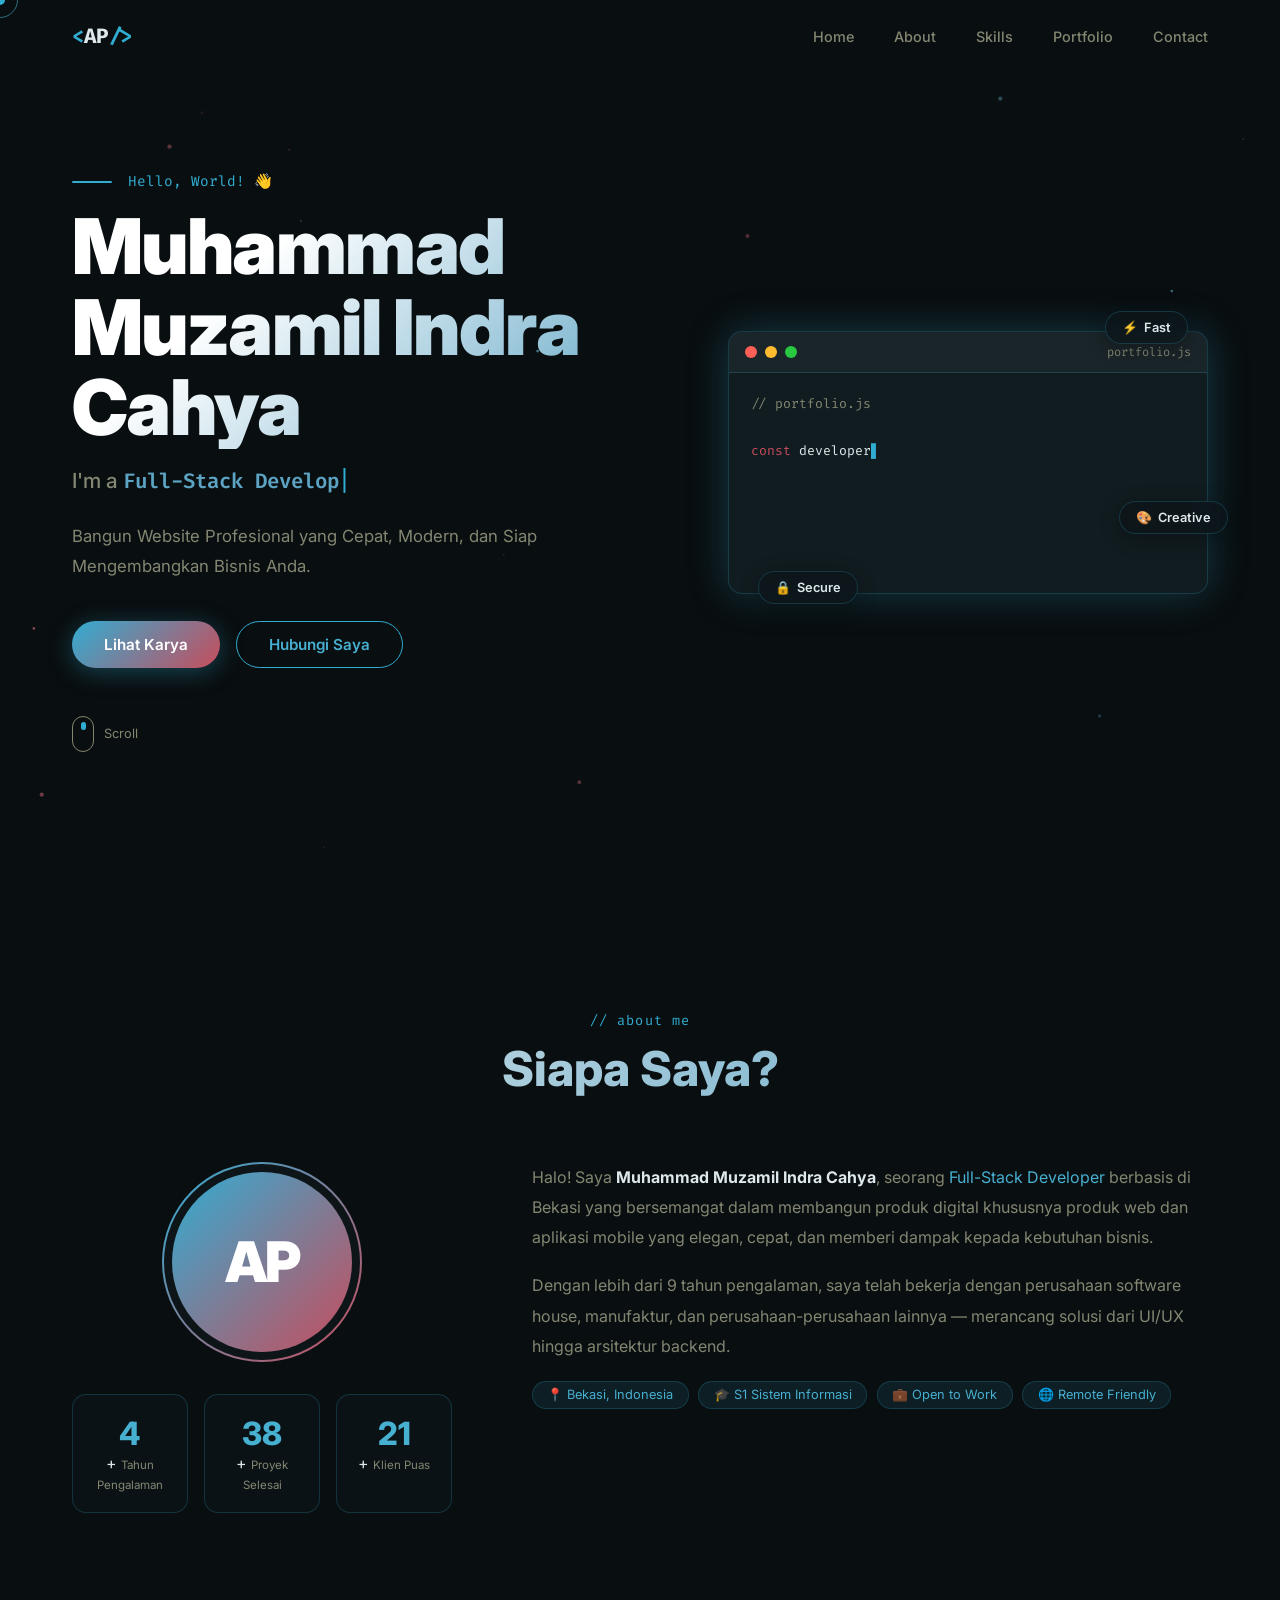
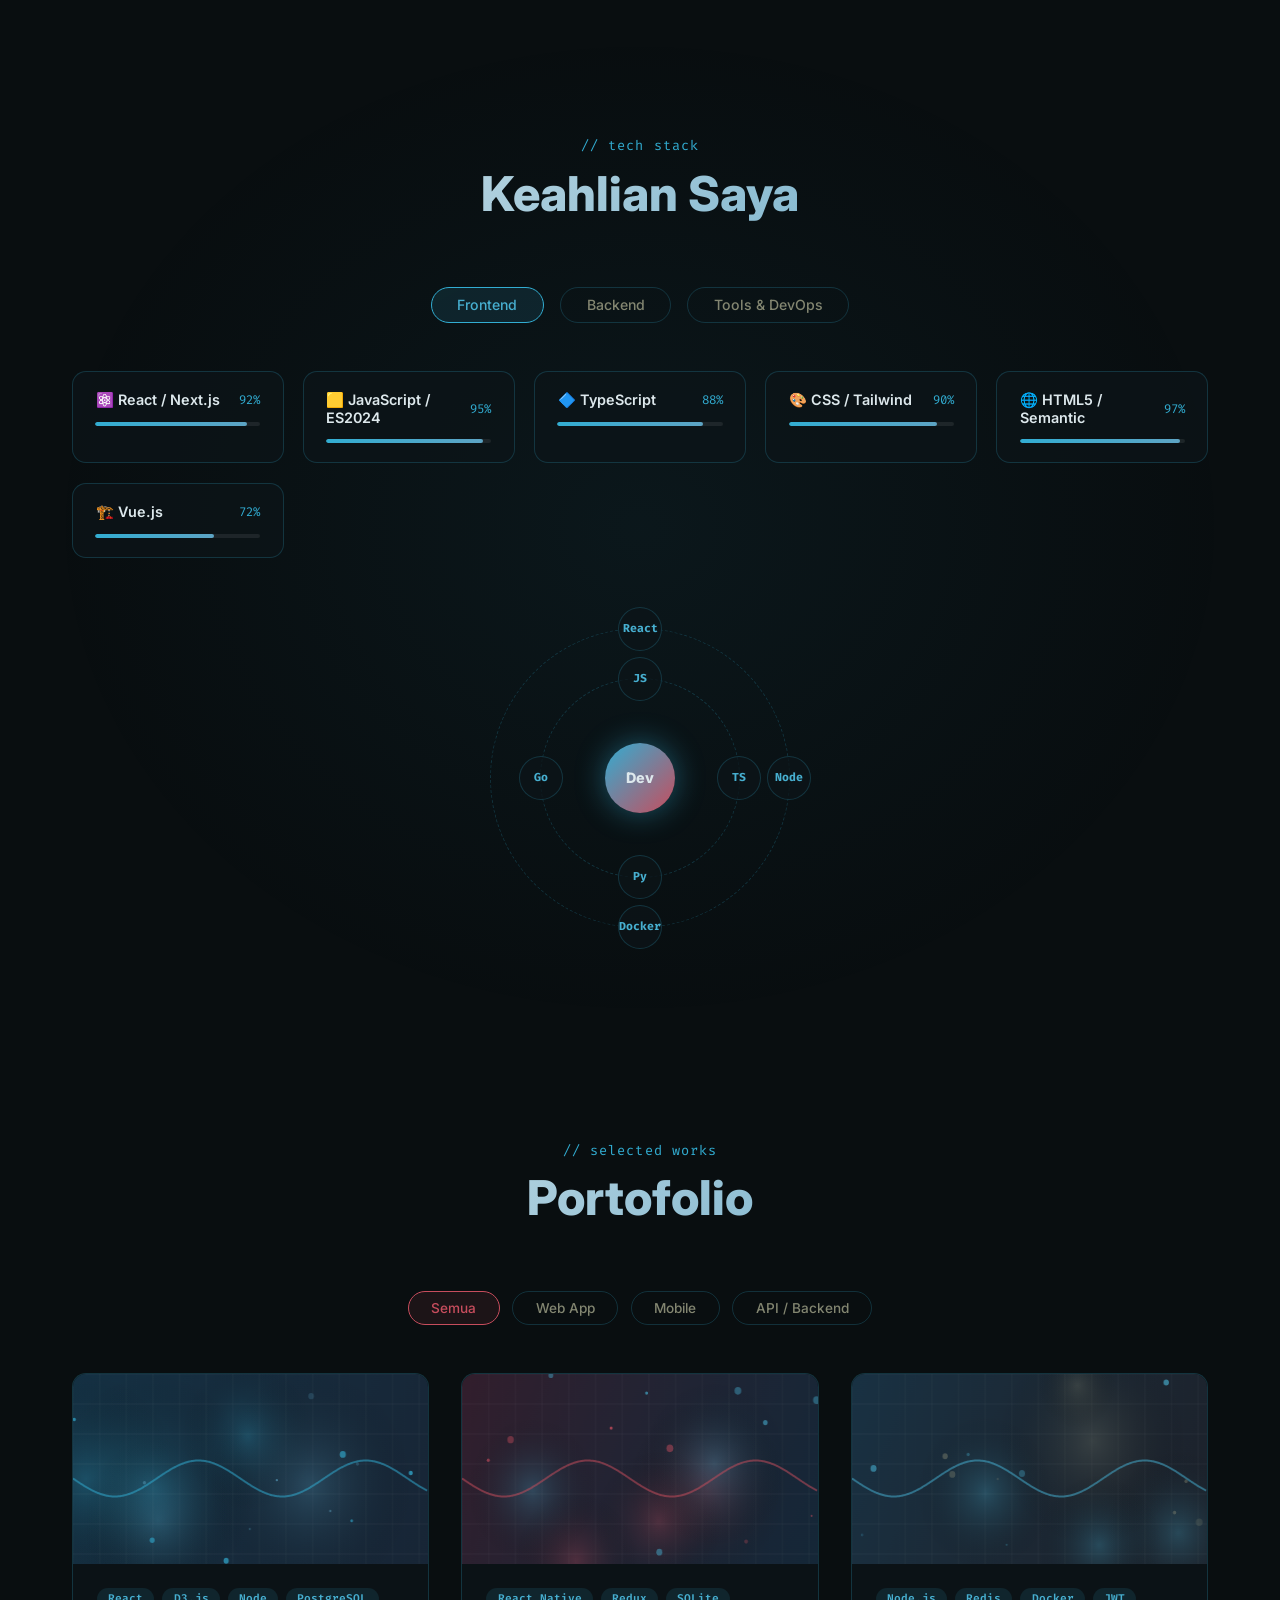
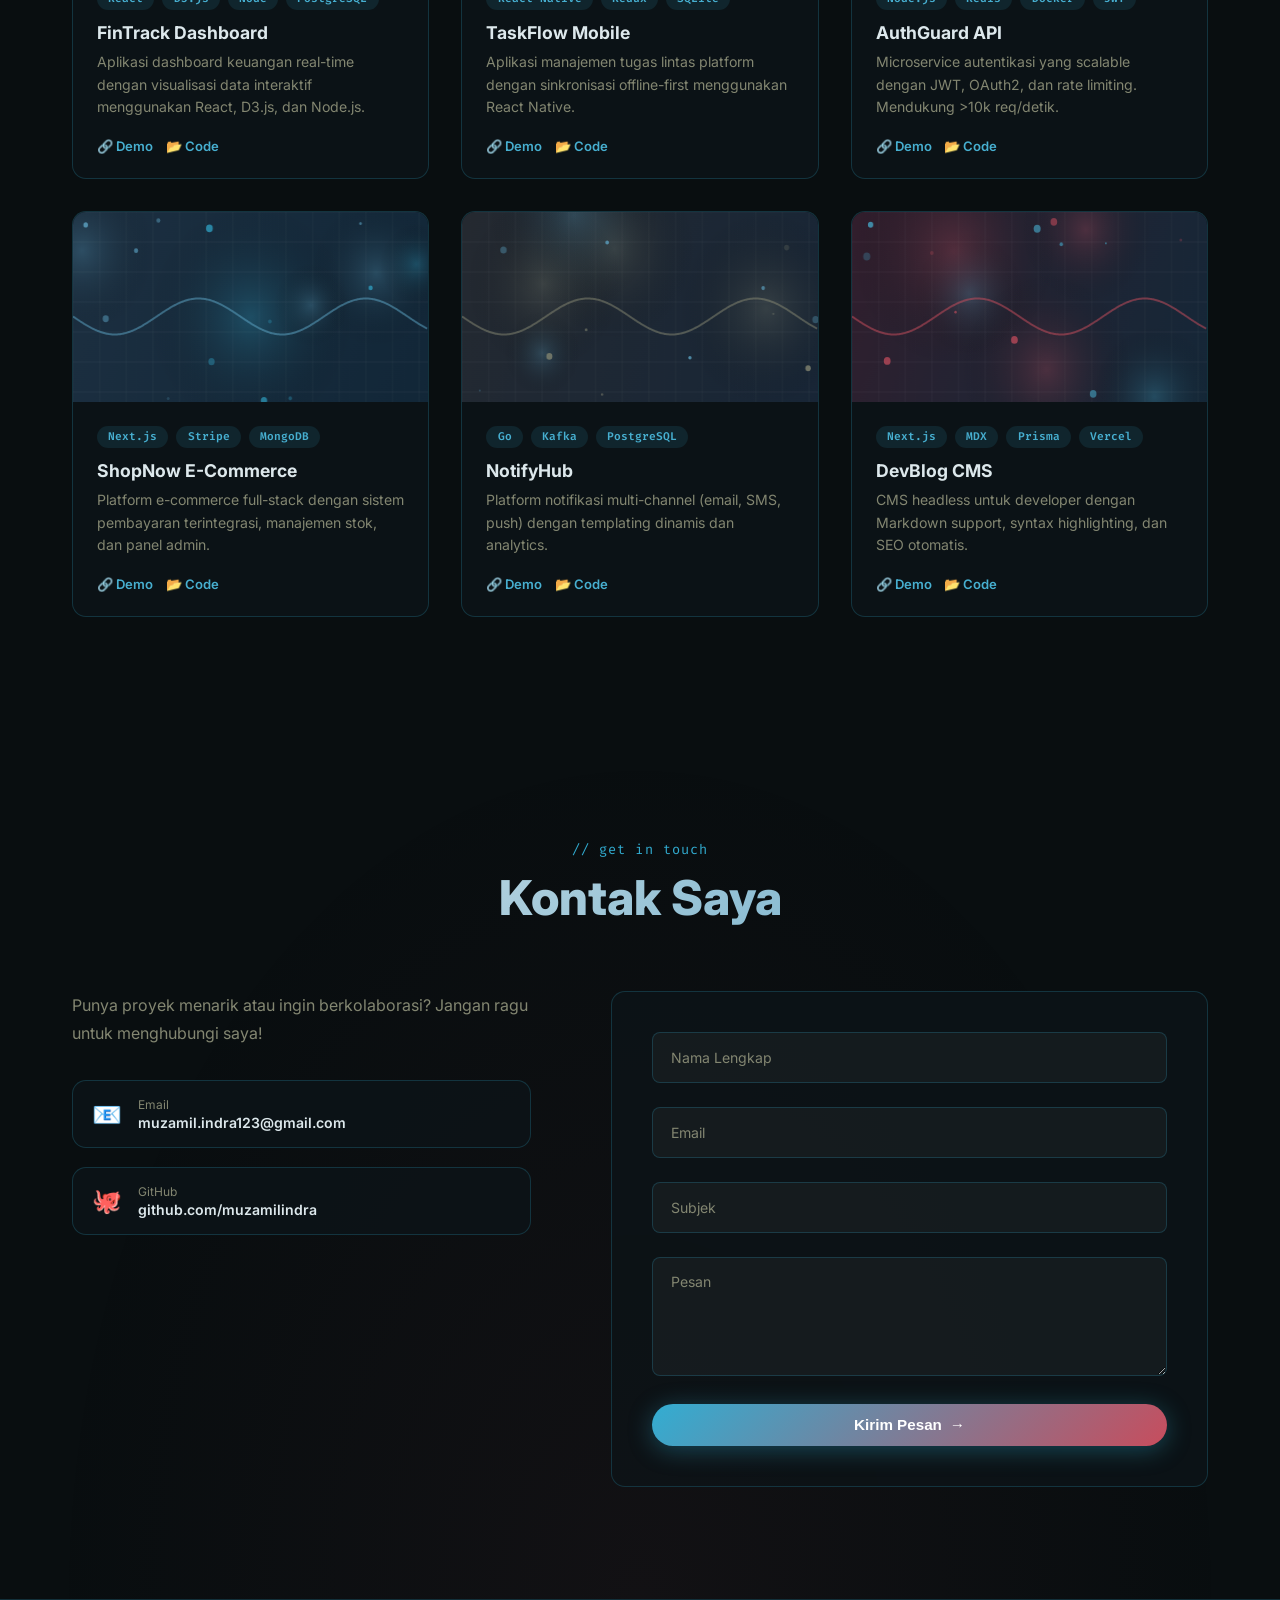
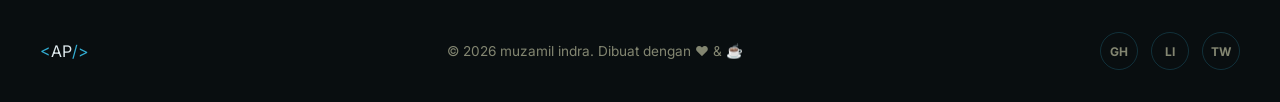
==== commit f71cbb2f: "Update personal information and contact details" ====
--- a/index.html
+++ b/index.html
@@ -55,7 +55,7 @@
         <p class="typed-greeting" id="typed-greeting"></p>
       </div>
       <h1 class="hero-name">
-        <span class="name-line" id="name-line">Arya Pratama</span>
+        <span class="name-line" id="name-line">Muhammad Muzamil Indra Cahya</span>
       </h1>
       <div class="hero-roles">
         <span class="role-prefix">I'm a&nbsp;</span>
@@ -63,8 +63,7 @@
         <span class="role-cursor">|</span>
       </div>
       <p class="hero-desc">
-        Membangun pengalaman digital yang bermakna — dari baris pertama kode  
-        hingga pixel terakhir di layar.
+        Bangun Website Profesional yang Cepat, Modern, dan Siap Mengembangkan Bisnis Anda.
       </p>
       <div class="hero-cta">
         <a href="#portfolio" class="btn btn-primary">Lihat Karya</a>
@@ -123,26 +122,22 @@
       </div>
       <div class="about-text reveal">
         <p>
-          Halo! Saya <strong>Arya Pratama</strong>, seorang <em>Full-Stack Developer</em>  
-          berbasis di Jakarta yang bersemangat dalam membangun produk digital  
-          yang elegan, cepat, dan berdampak.
+          Halo! Saya <strong>Muhammad Muzamil Indra Cahya</strong>, seorang <em>Full-Stack Developer</em>  
+          berbasis di Bekasi yang bersemangat dalam membangun produk digital khususnya produk web dan aplikasi mobile
+          yang elegan, cepat, dan memberi dampak kepada kebutuhan bisnis.
         </p>
         <p>
-          Dengan lebih dari 4 tahun pengalaman, saya telah bekerja dengan startup,  
-          agensi kreatif, dan perusahaan enterprise — merancang solusi dari  
+          Dengan lebih dari 9 tahun pengalaman, saya telah bekerja dengan perusahaan software house,  
+          manufaktur, dan perusahaan-perusahaan lainnya — merancang solusi dari  
           UI/UX hingga arsitektur backend.
         </p>
-        <p>
-          Di luar coding, saya aktif berkontribusi pada komunitas open-source  
-          dan menulis artikel tentang best practices pengembangan web modern.
-        </p>
         <div class="about-tags">
-          <span class="tag">📍 Jakarta, Indonesia</span>
-          <span class="tag">🎓 S1 Ilmu Komputer</span>
+          <span class="tag">📍 Bekasi, Indonesia</span>
+          <span class="tag">🎓 S1 Sistem Informasi</span>
           <span class="tag">💼 Open to Work</span>
           <span class="tag">🌐 Remote Friendly</span>
         </div>
-        <a href="#" class="btn btn-primary mt">Download CV</a>
+        <!-- <a href="#" class="btn btn-primary mt">Download CV</a> -->
       </div>
     </div>
   </section>
@@ -208,21 +203,21 @@
             <div class="ci-icon">📧</div>
             <div>
               <p class="ci-label">Email</p>
-              <p class="ci-value">arya@example.dev</p>
+              <p class="ci-value">muzamil.indra123@gmail.com</p>
             </div>
           </div>
-          <div class="contact-item">
+          <!-- <div class="contact-item">
             <div class="ci-icon">💼</div>
             <div>
               <p class="ci-label">LinkedIn</p>
               <p class="ci-value">linkedin.com/in/aryapratama</p>
             </div>
-          </div>
+          </div> -->
           <div class="contact-item">
             <div class="ci-icon">🐙</div>
             <div>
               <p class="ci-label">GitHub</p>
-              <p class="ci-value">github.com/aryapratama</p>
+              <p class="ci-value">github.com/muzamilindra</p>
             </div>
           </div>
         </div>
@@ -261,7 +256,7 @@
       <div class="footer-logo">
         <span class="logo-bracket">&lt;</span>AP<span class="logo-bracket">/&gt;</span>
       </div>
-      <p class="footer-copy">© 2026 Arya Pratama. Dibuat dengan ❤️ & ☕</p>
+      <p class="footer-copy">© 2026 muzamil indra. Dibuat dengan ❤️ & ☕</p>
       <div class="footer-socials">
         <a href="#" class="social-link">GH</a>
         <a href="#" class="social-link">LI</a>
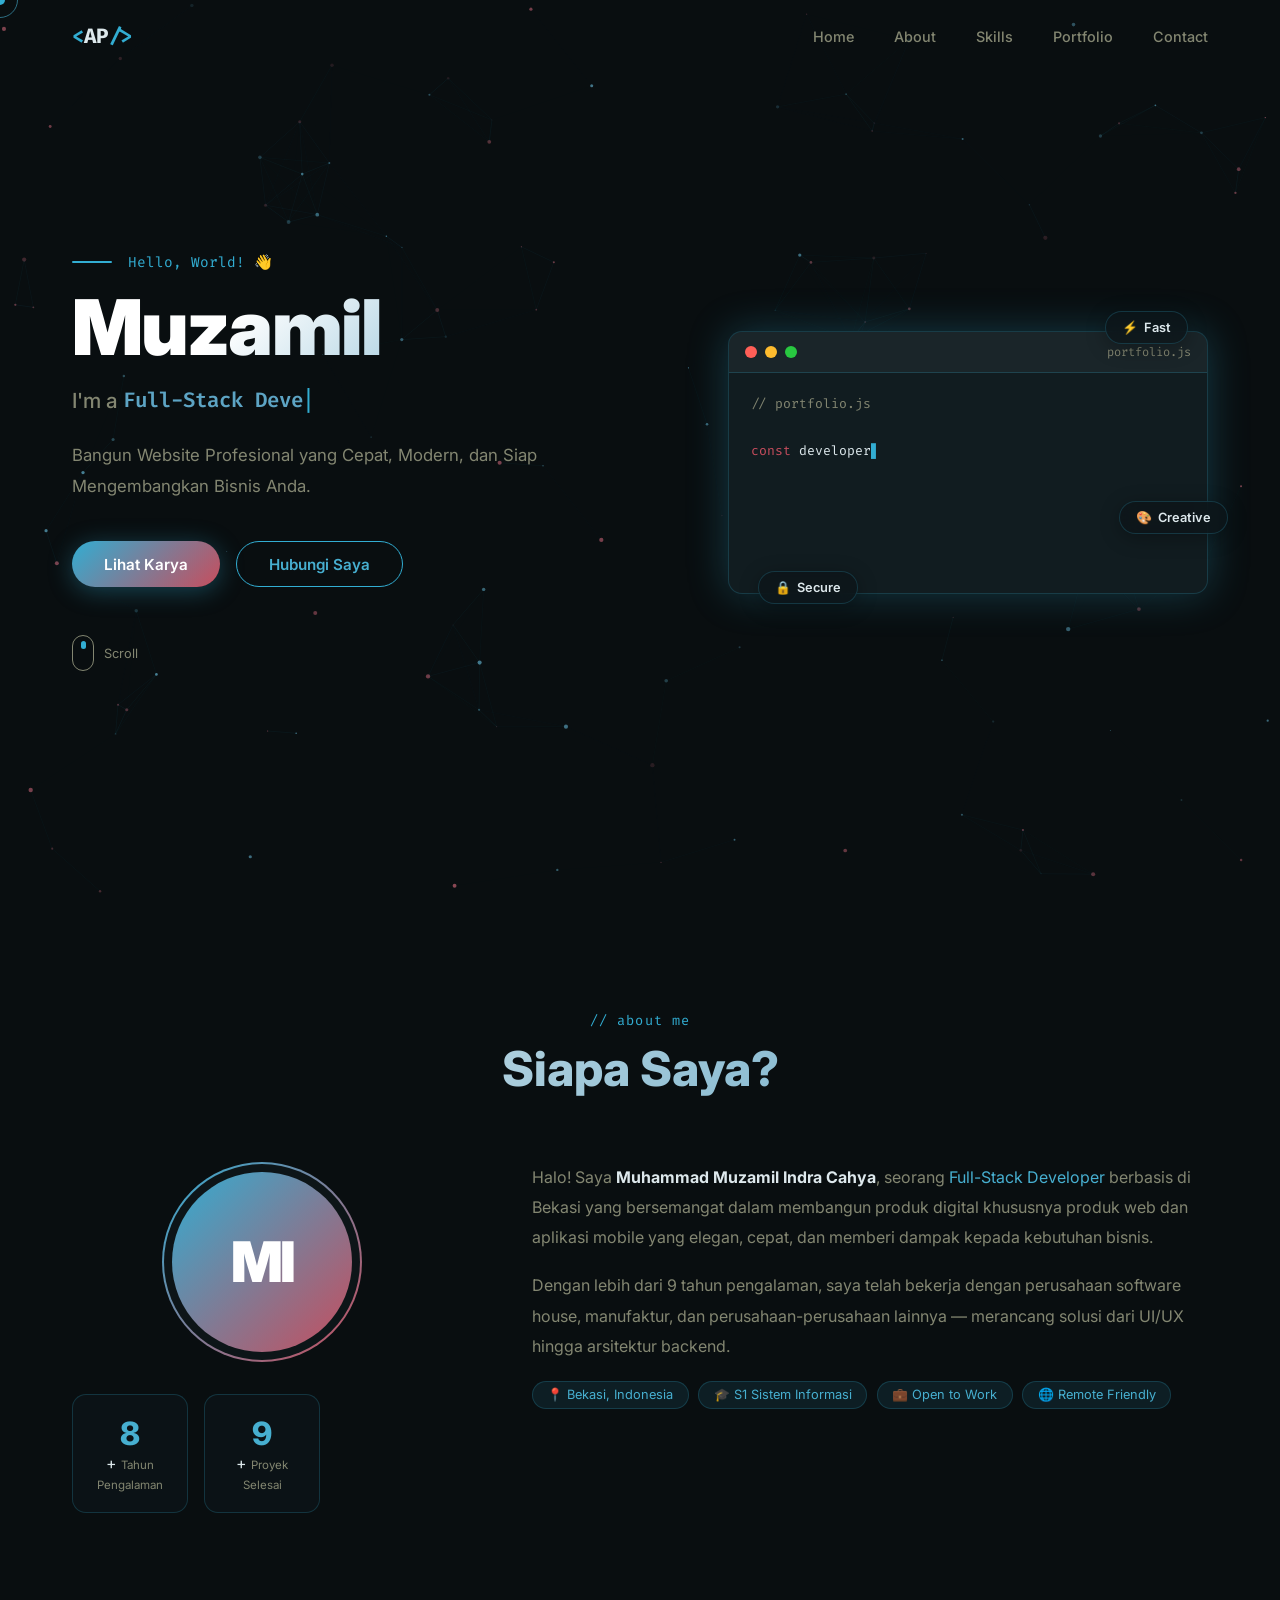
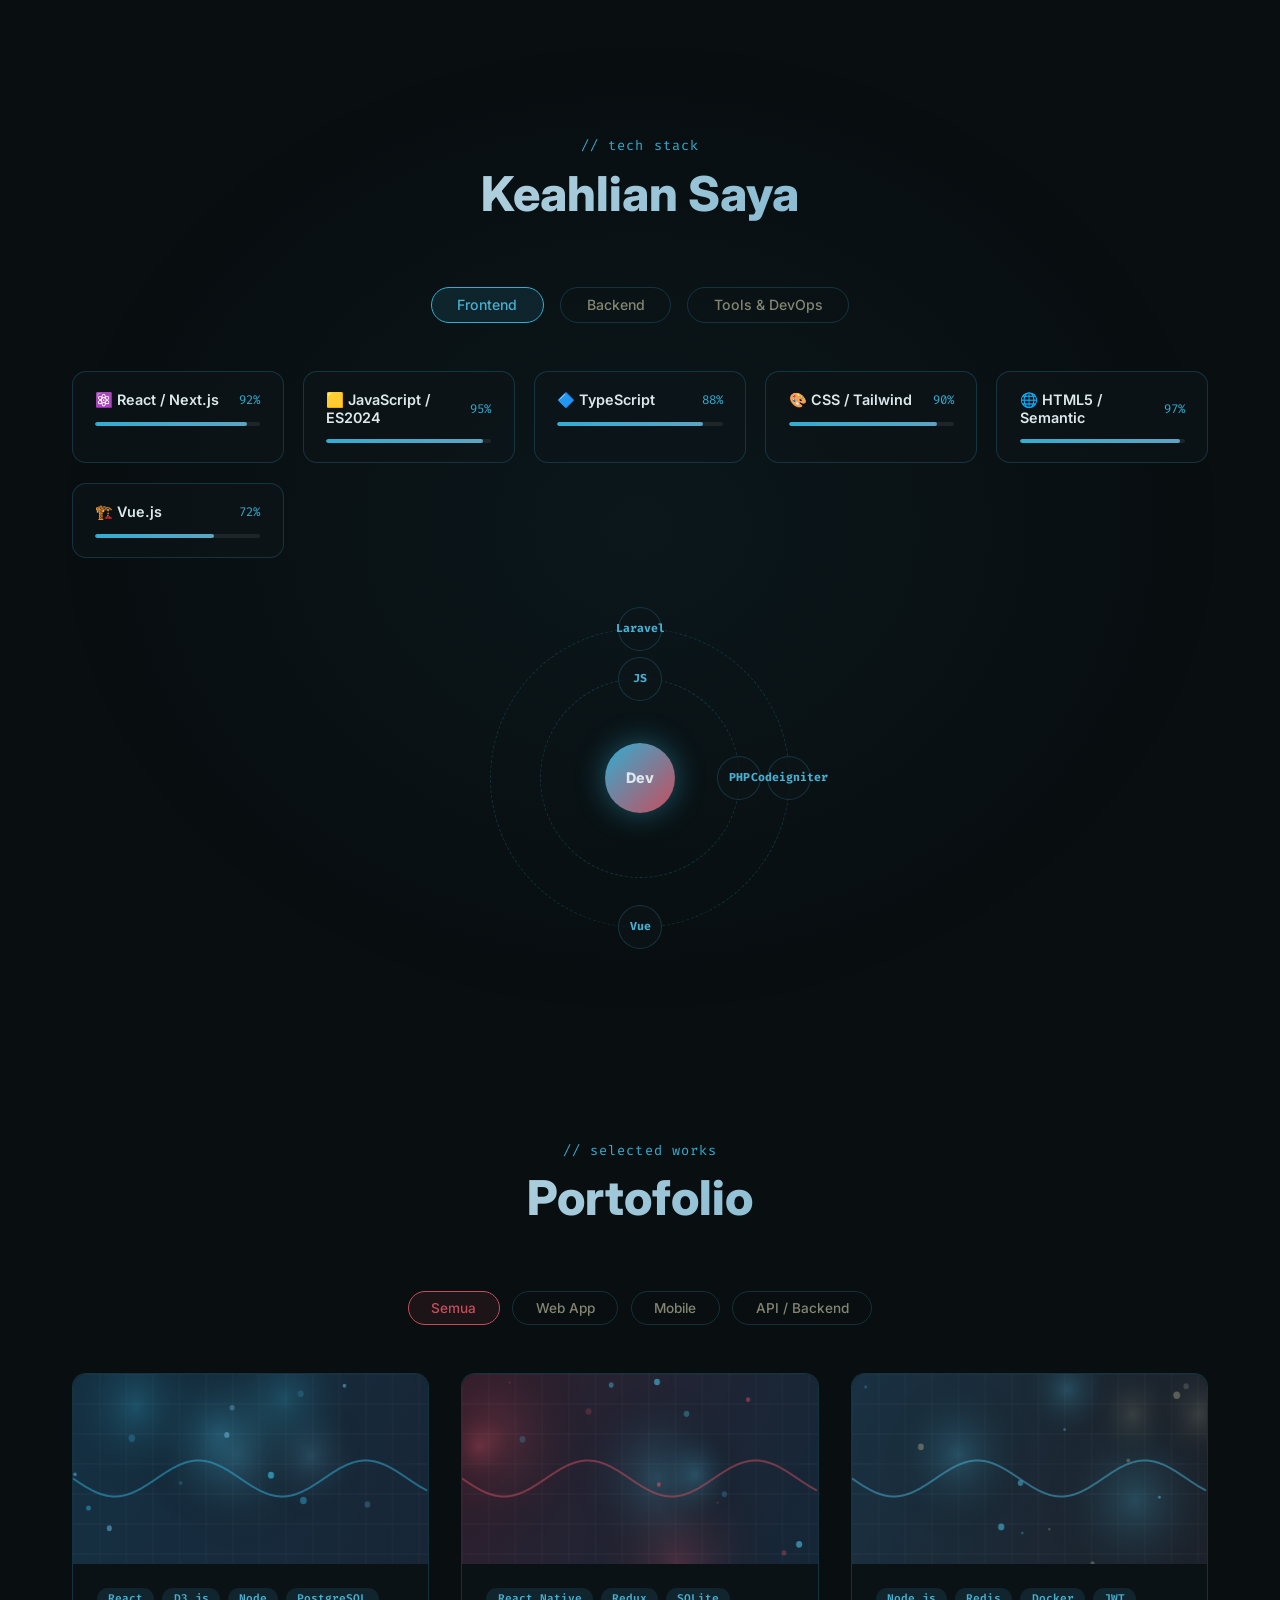
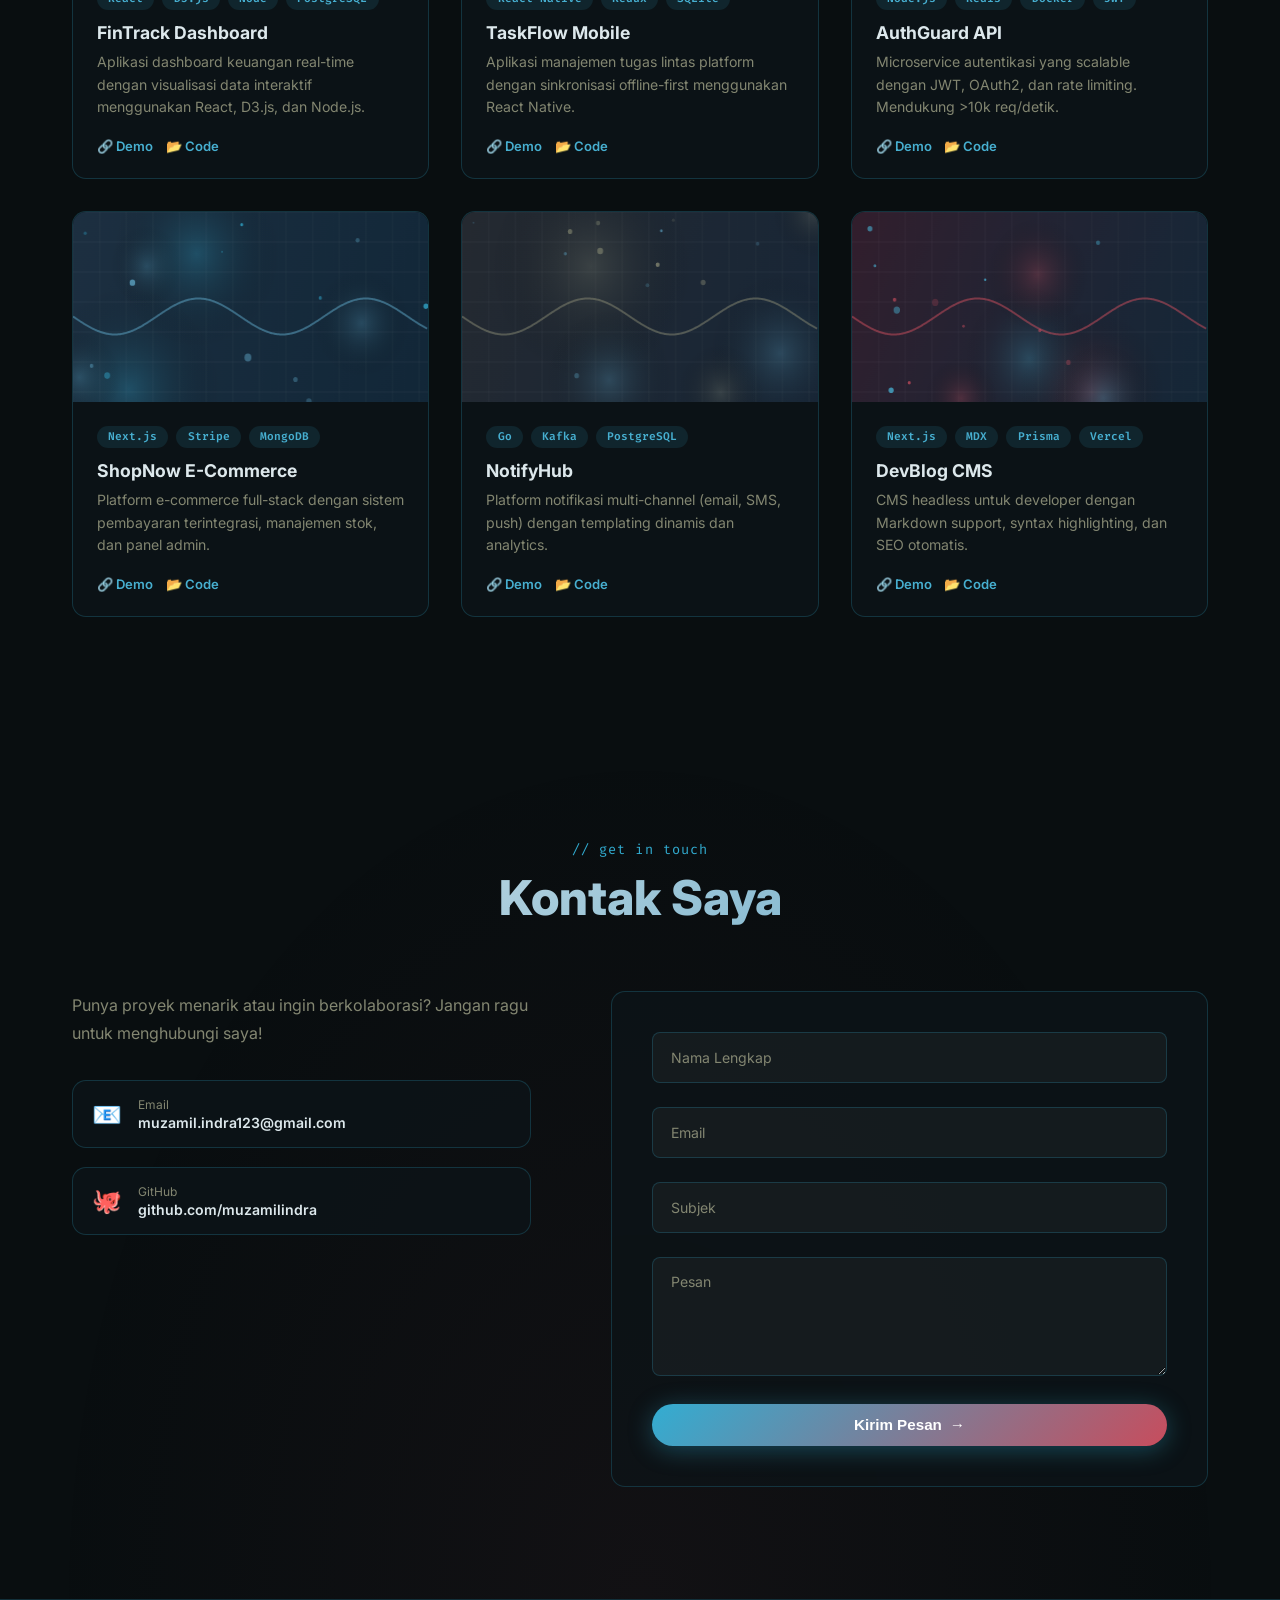
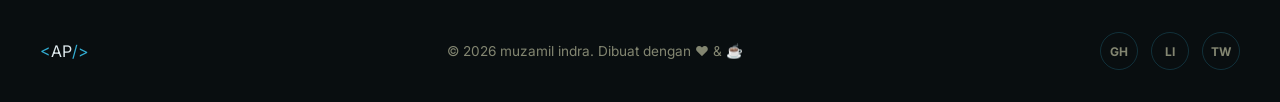
==== commit 98457d3d: "Update hero name and add new technologies" ====
--- a/index.html
+++ b/index.html
@@ -55,7 +55,7 @@
         <p class="typed-greeting" id="typed-greeting"></p>
       </div>
       <h1 class="hero-name">
-        <span class="name-line" id="name-line">Muhammad Muzamil Indra Cahya</span>
+        <span class="name-line" id="name-line">Muzamil</span>
       </h1>
       <div class="hero-roles">
         <span class="role-prefix">I'm a&nbsp;</span>
@@ -102,21 +102,17 @@
       <div class="about-avatar reveal">
         <div class="avatar-ring">
           <div class="avatar-img">
-            <div class="avatar-initials">AP</div>
+            <div class="avatar-initials">MI</div>
           </div>
         </div>
         <div class="about-stats">
           <div class="stat-card reveal">
-            <span class="stat-num" data-target="4">0</span>+
+            <span class="stat-num" data-target="9">0</span>+
             <span class="stat-label">Tahun Pengalaman</span>
           </div>
           <div class="stat-card reveal">
-            <span class="stat-num" data-target="38">0</span>+
+            <span class="stat-num" data-target="10">0</span>+
             <span class="stat-label">Proyek Selesai</span>
-          </div>
-          <div class="stat-card reveal">
-            <span class="stat-num" data-target="21">0</span>+
-            <span class="stat-label">Klien Puas</span>
           </div>
         </div>
       </div>
@@ -160,14 +156,16 @@
       <div class="orbit-center">Dev</div>
       <div class="orbit orbit-1">
         <div class="orbit-item" style="--i:0">JS</div>
-        <div class="orbit-item" style="--i:1">TS</div>
-        <div class="orbit-item" style="--i:2">Py</div>
-        <div class="orbit-item" style="--i:3">Go</div>
+        <div class="orbit-item" style="--i:1">PHP</div>
       </div>
       <div class="orbit orbit-2">
-        <div class="orbit-item" style="--i:0">React</div>
-        <div class="orbit-item" style="--i:1">Node</div>
-        <div class="orbit-item" style="--i:2">Docker</div>
+        <div class="orbit-item" style="--i:0">Laravel</div>
+        <div class="orbit-item" style="--i:1">Codeigniter</div>
+        <div class="orbit-item" style="--i:1">Vue</div>
+      </div>
+      <div class="orbit orbit-3">
+        <div class="orbit-item" style="--i:0">Linux</div>
+        <div class="orbit-item" style="--i:1">Windows</div>
       </div>
     </div>
   </section>
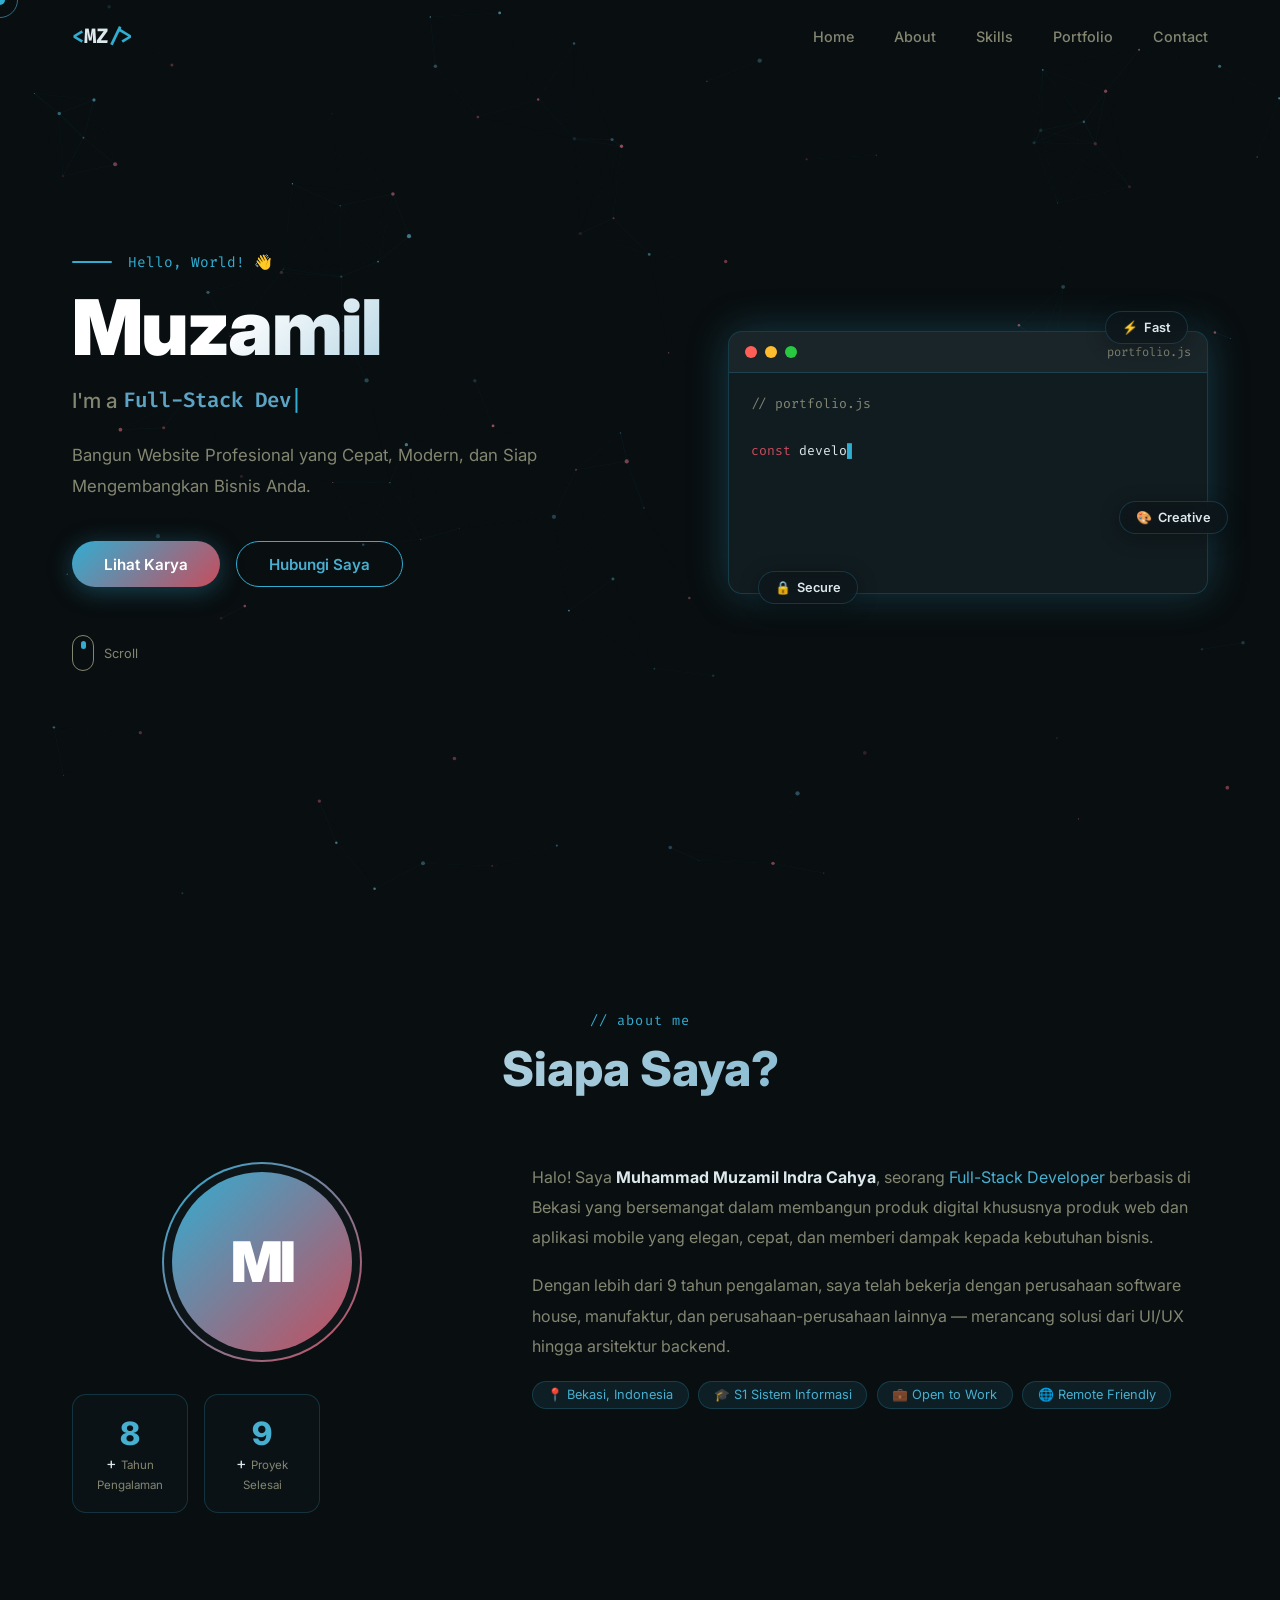
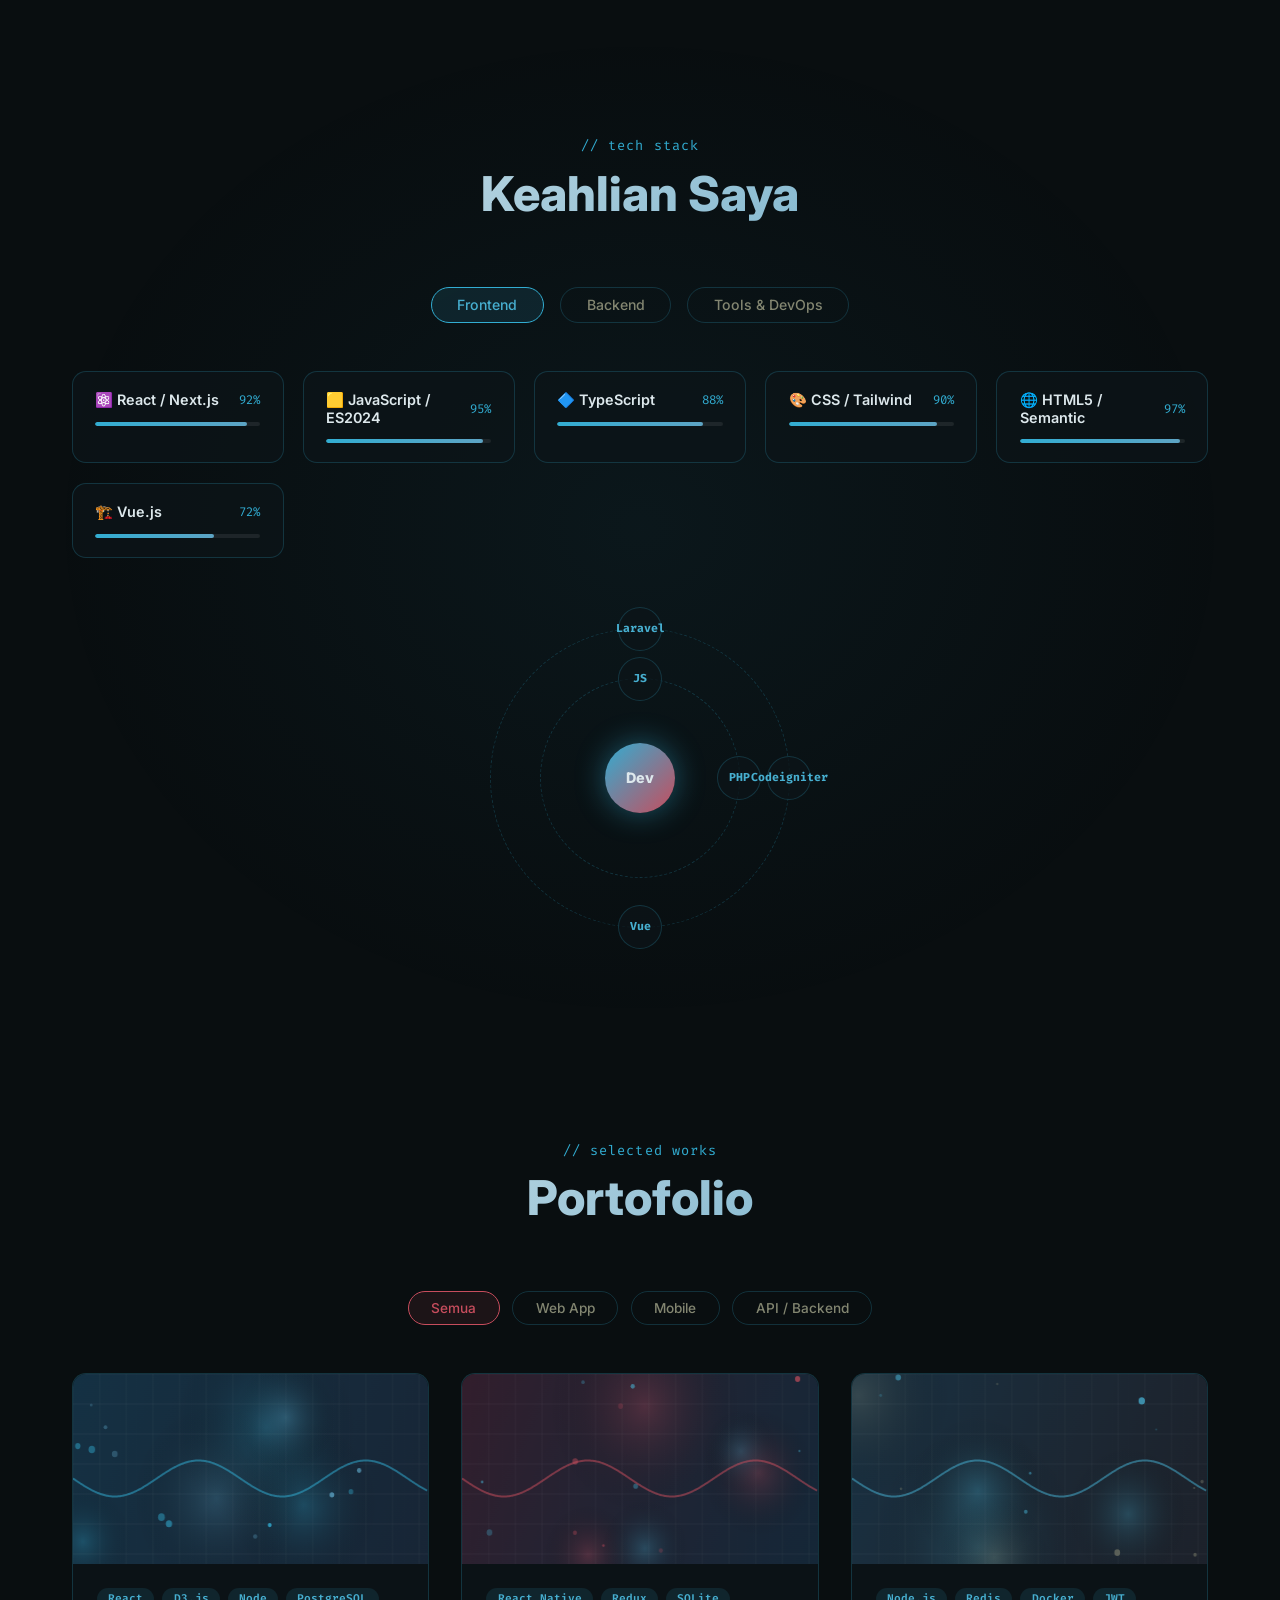
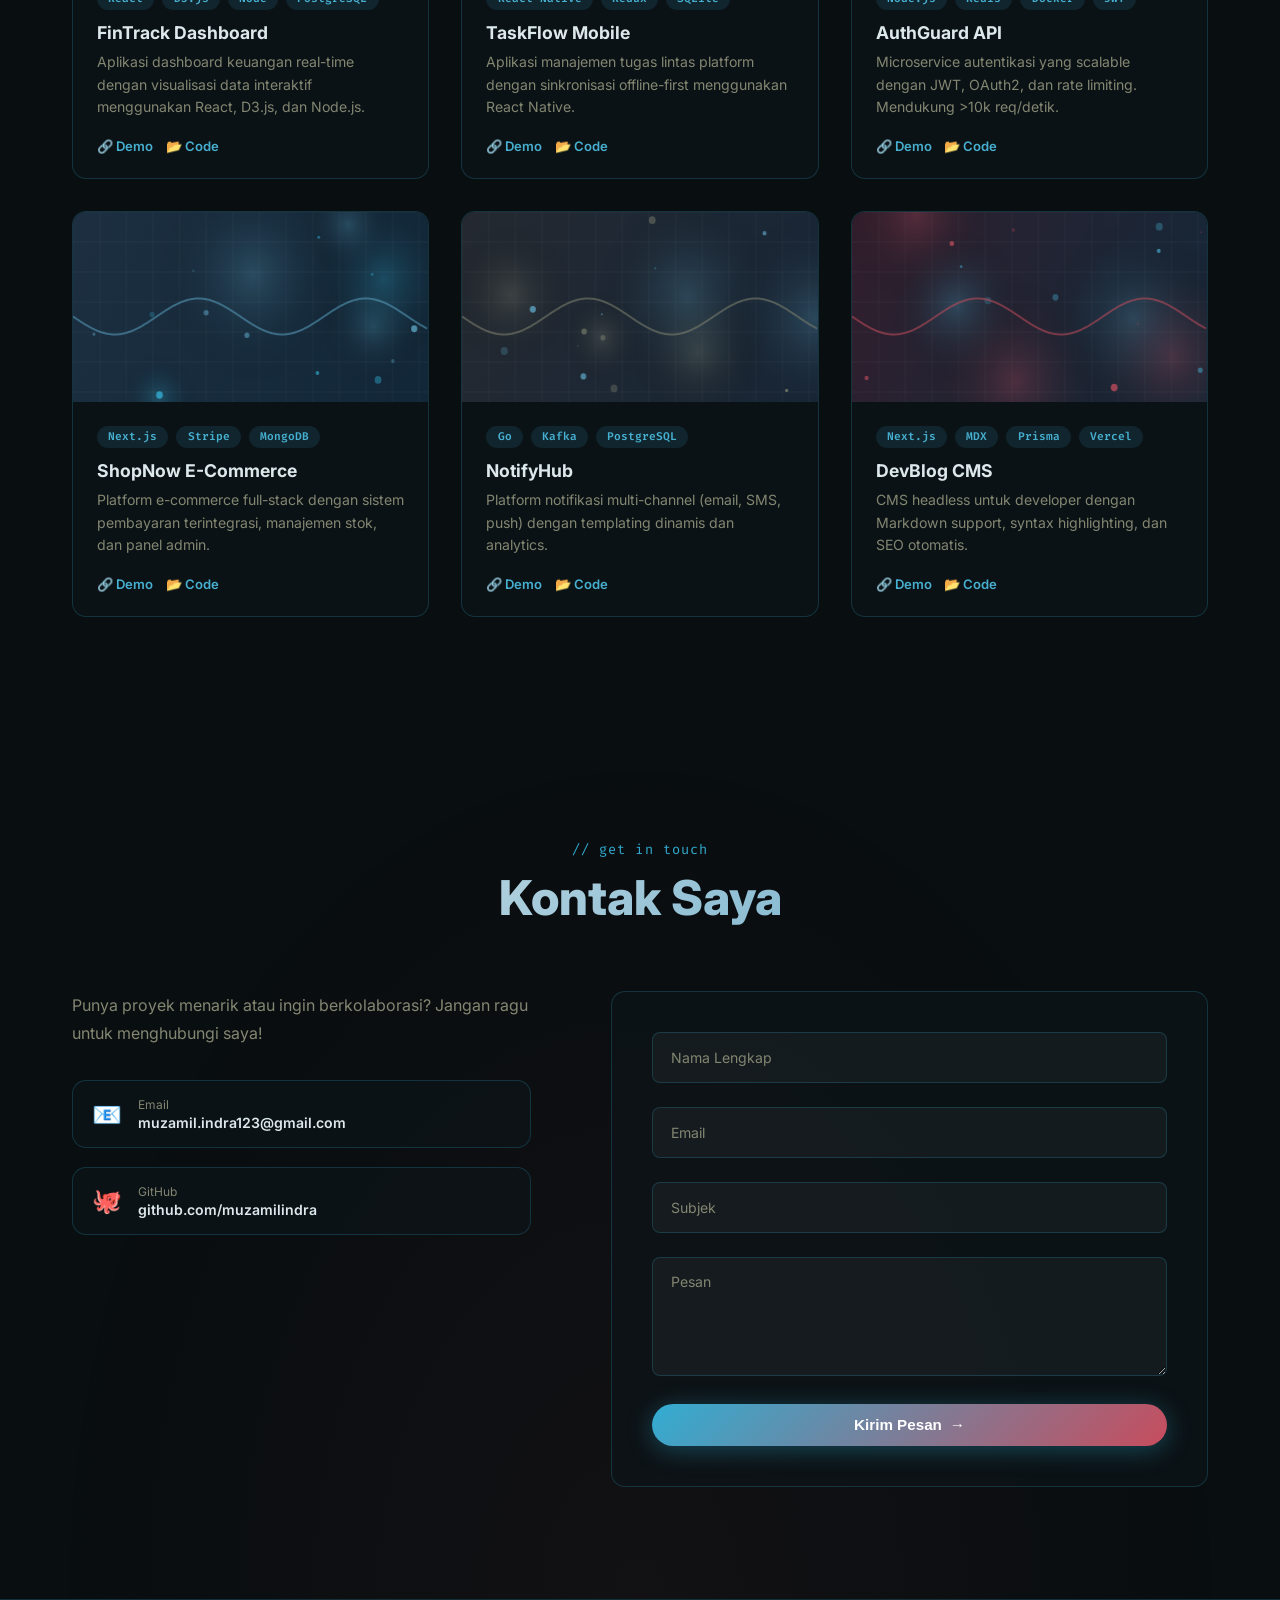
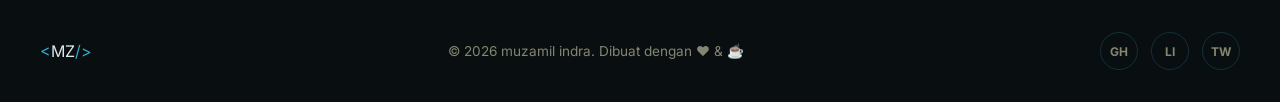
==== commit 056b7b6e: "Change developer name from Arya Pratama to Muzamil Indra" ====
--- a/index.html
+++ b/index.html
@@ -3,7 +3,7 @@
 <head>
   <meta charset="UTF-8" />
   <meta name="viewport" content="width=device-width, initial-scale=1.0"/>
-  <title>Arya Pratama — Developer</title>
+  <title>Muzamil Indra — Developer</title>
   <link rel="stylesheet" href="style.css" />
   <link rel="preconnect" href="https://fonts.googleapis.com">
   <link href="https://fonts.googleapis.com/css2?family=Inter:wght@300;400;500;600;700;900&family=Fira+Code:wght@400;500&display=swap" rel="stylesheet">
@@ -21,7 +21,7 @@
   <nav id="navbar">
     <div class="nav-inner">
       <div class="nav-logo">
-        <span class="logo-bracket">&lt;</span>AP<span class="logo-bracket">/&gt;</span>
+        <span class="logo-bracket">&lt;</span>MZ<span class="logo-bracket">/&gt;</span>
       </div>
       <ul class="nav-links">
         <li><a href="#hero" class="nav-link">Home</a></li>
@@ -252,7 +252,7 @@
   <footer>
     <div class="footer-inner">
       <div class="footer-logo">
-        <span class="logo-bracket">&lt;</span>AP<span class="logo-bracket">/&gt;</span>
+        <span class="logo-bracket">&lt;</span>MZ<span class="logo-bracket">/&gt;</span>
       </div>
       <p class="footer-copy">© 2026 muzamil indra. Dibuat dengan ❤️ & ☕</p>
       <div class="footer-socials">
